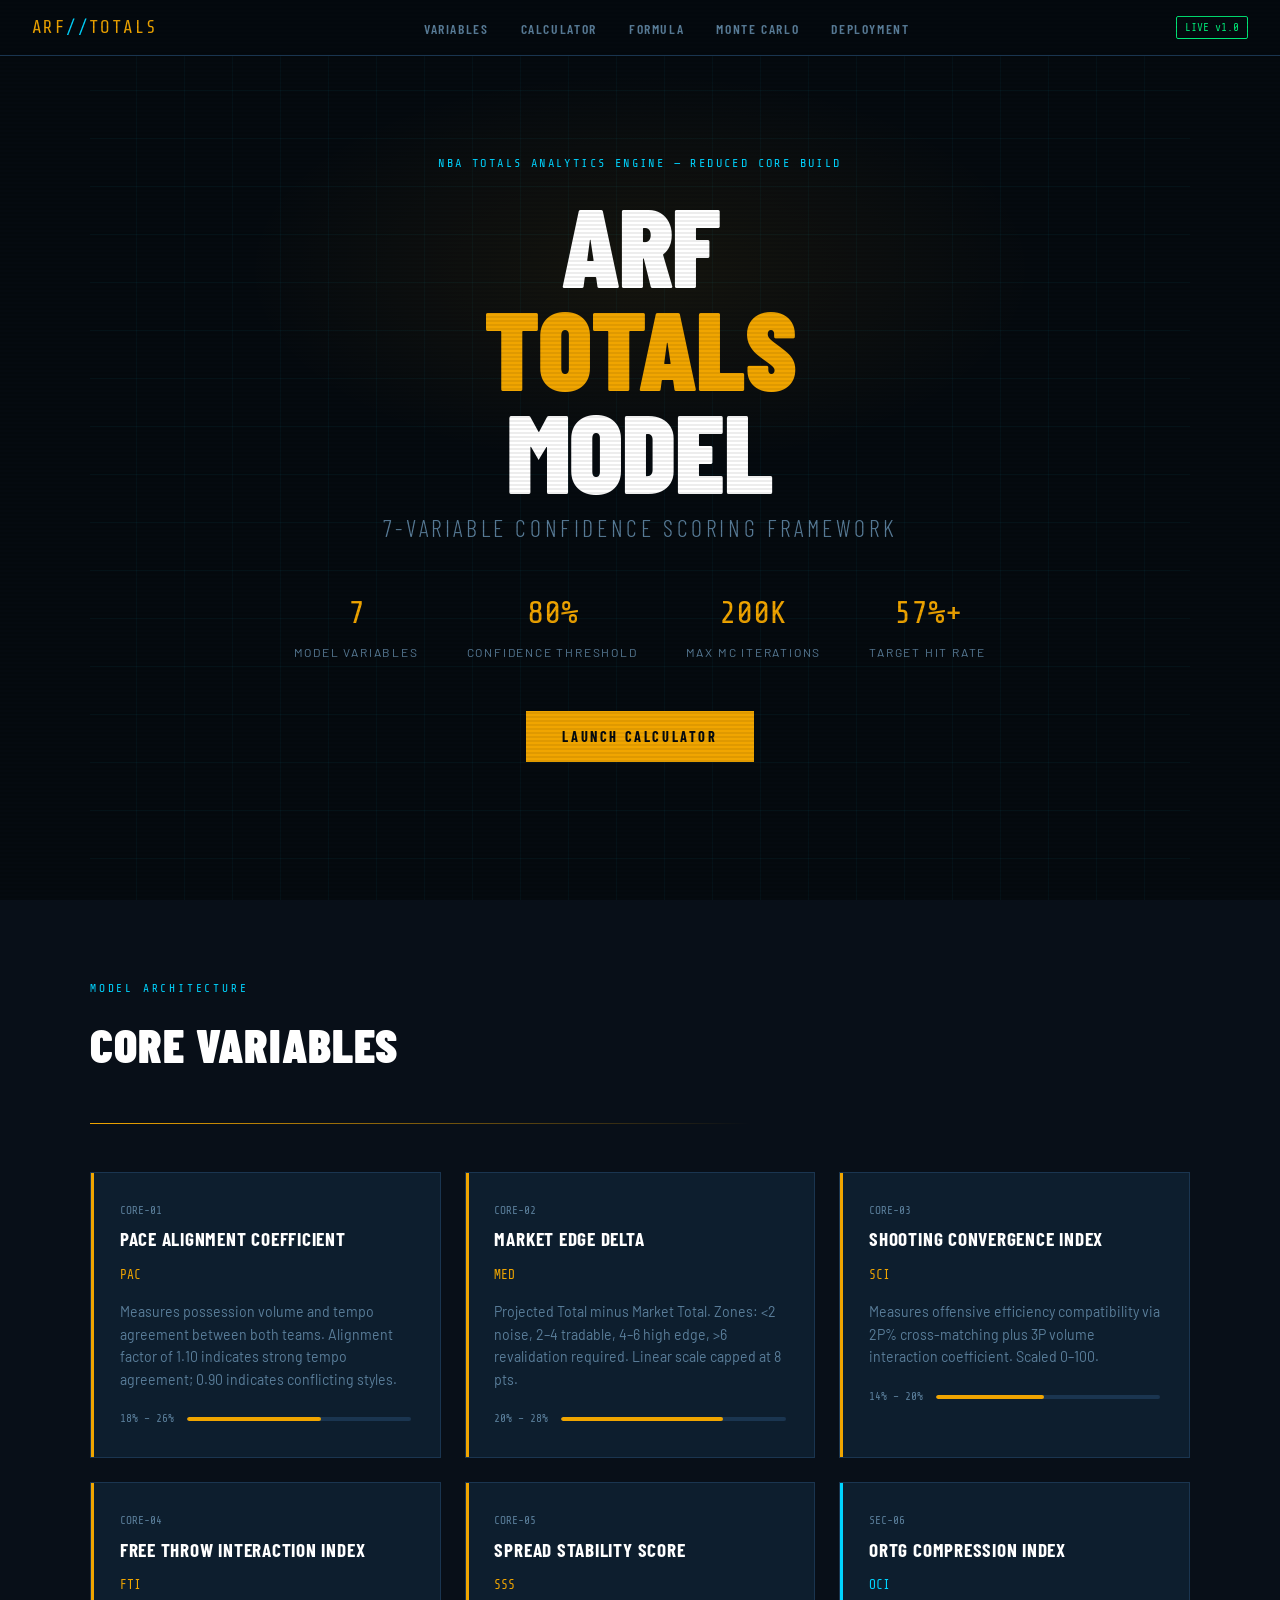
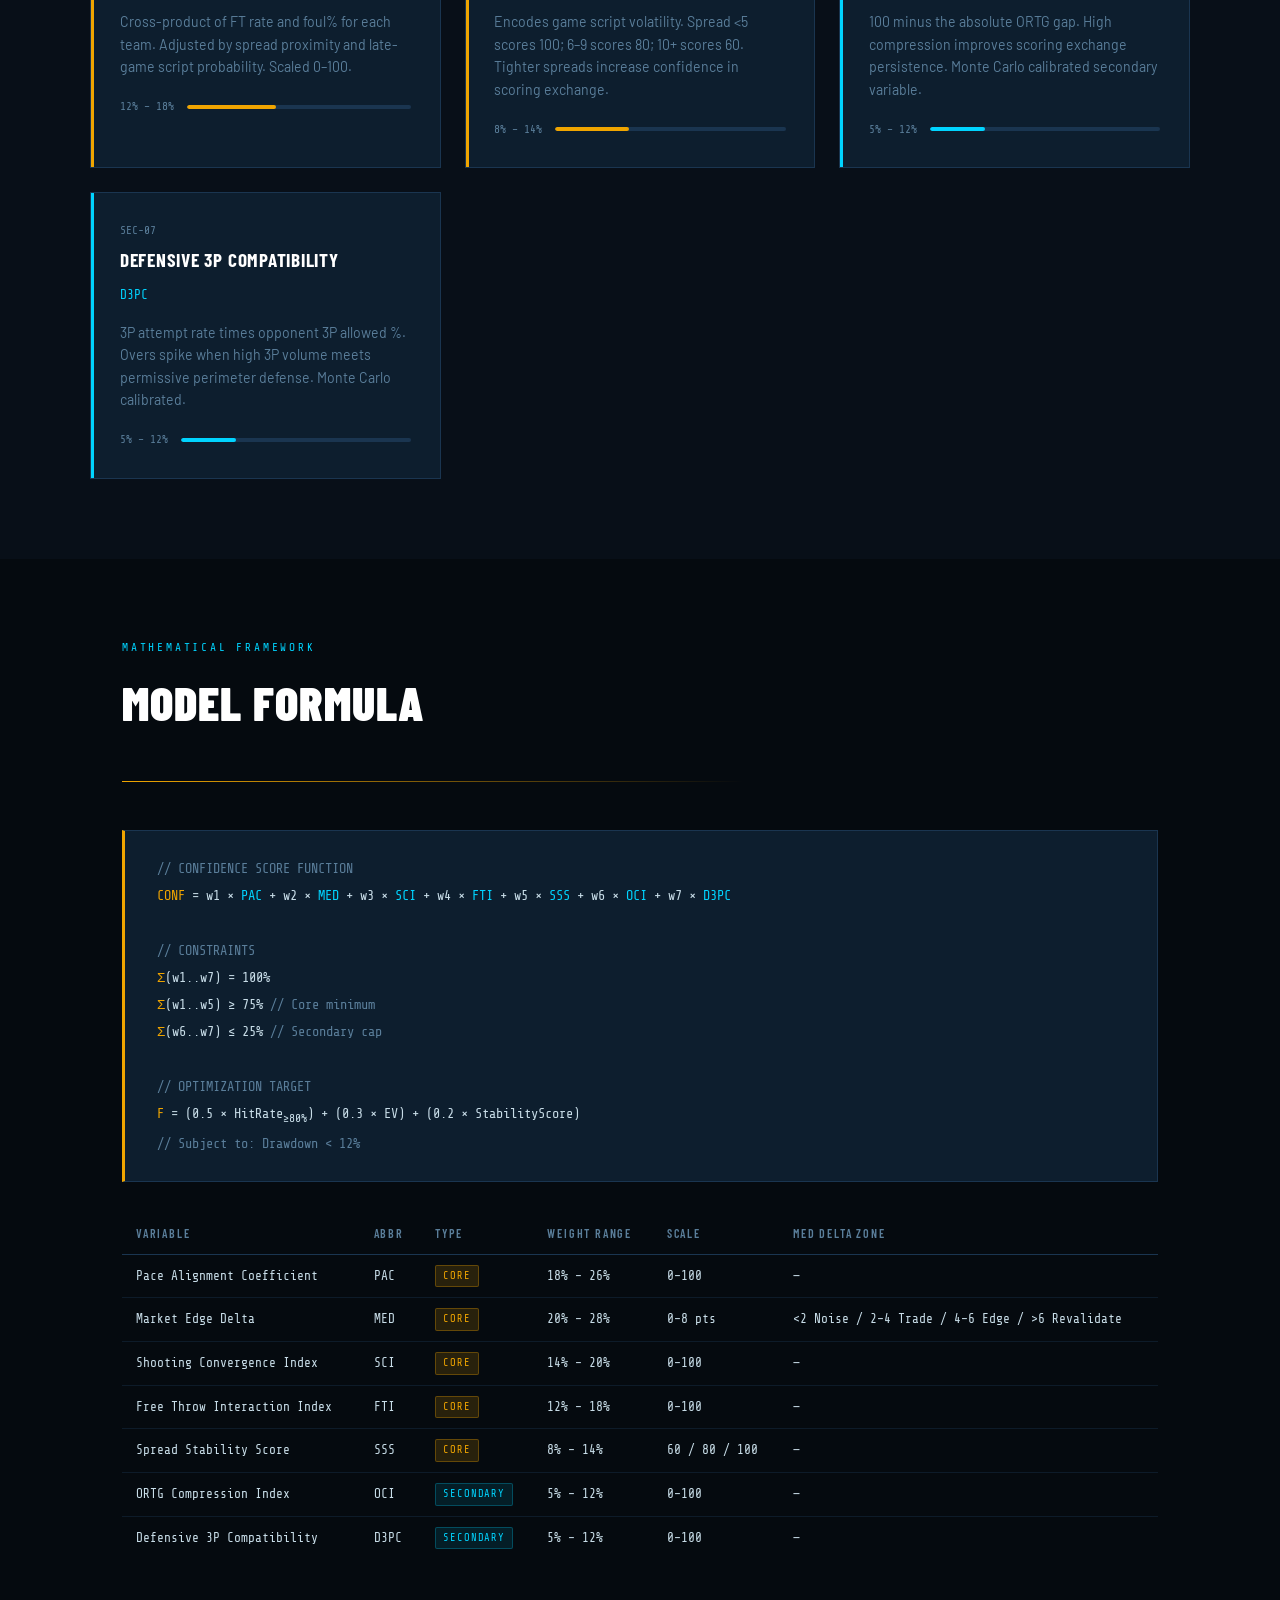
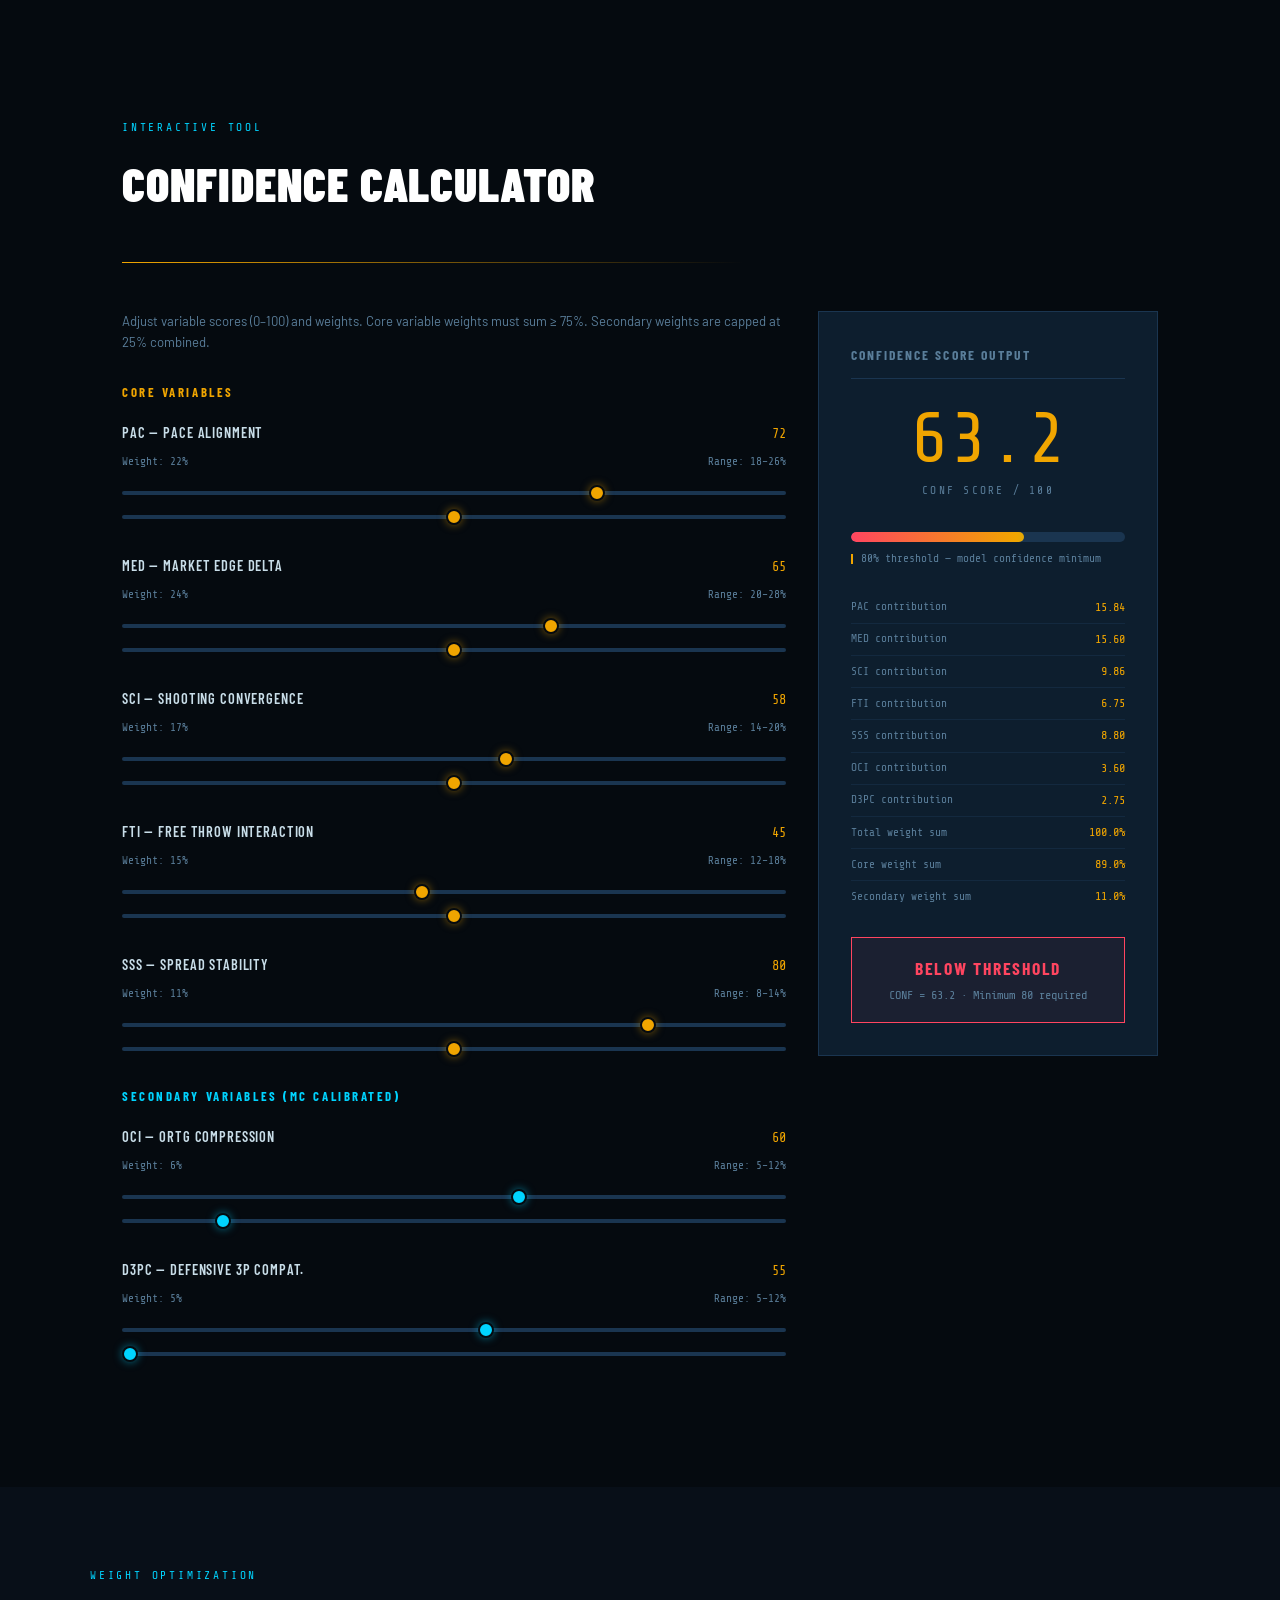
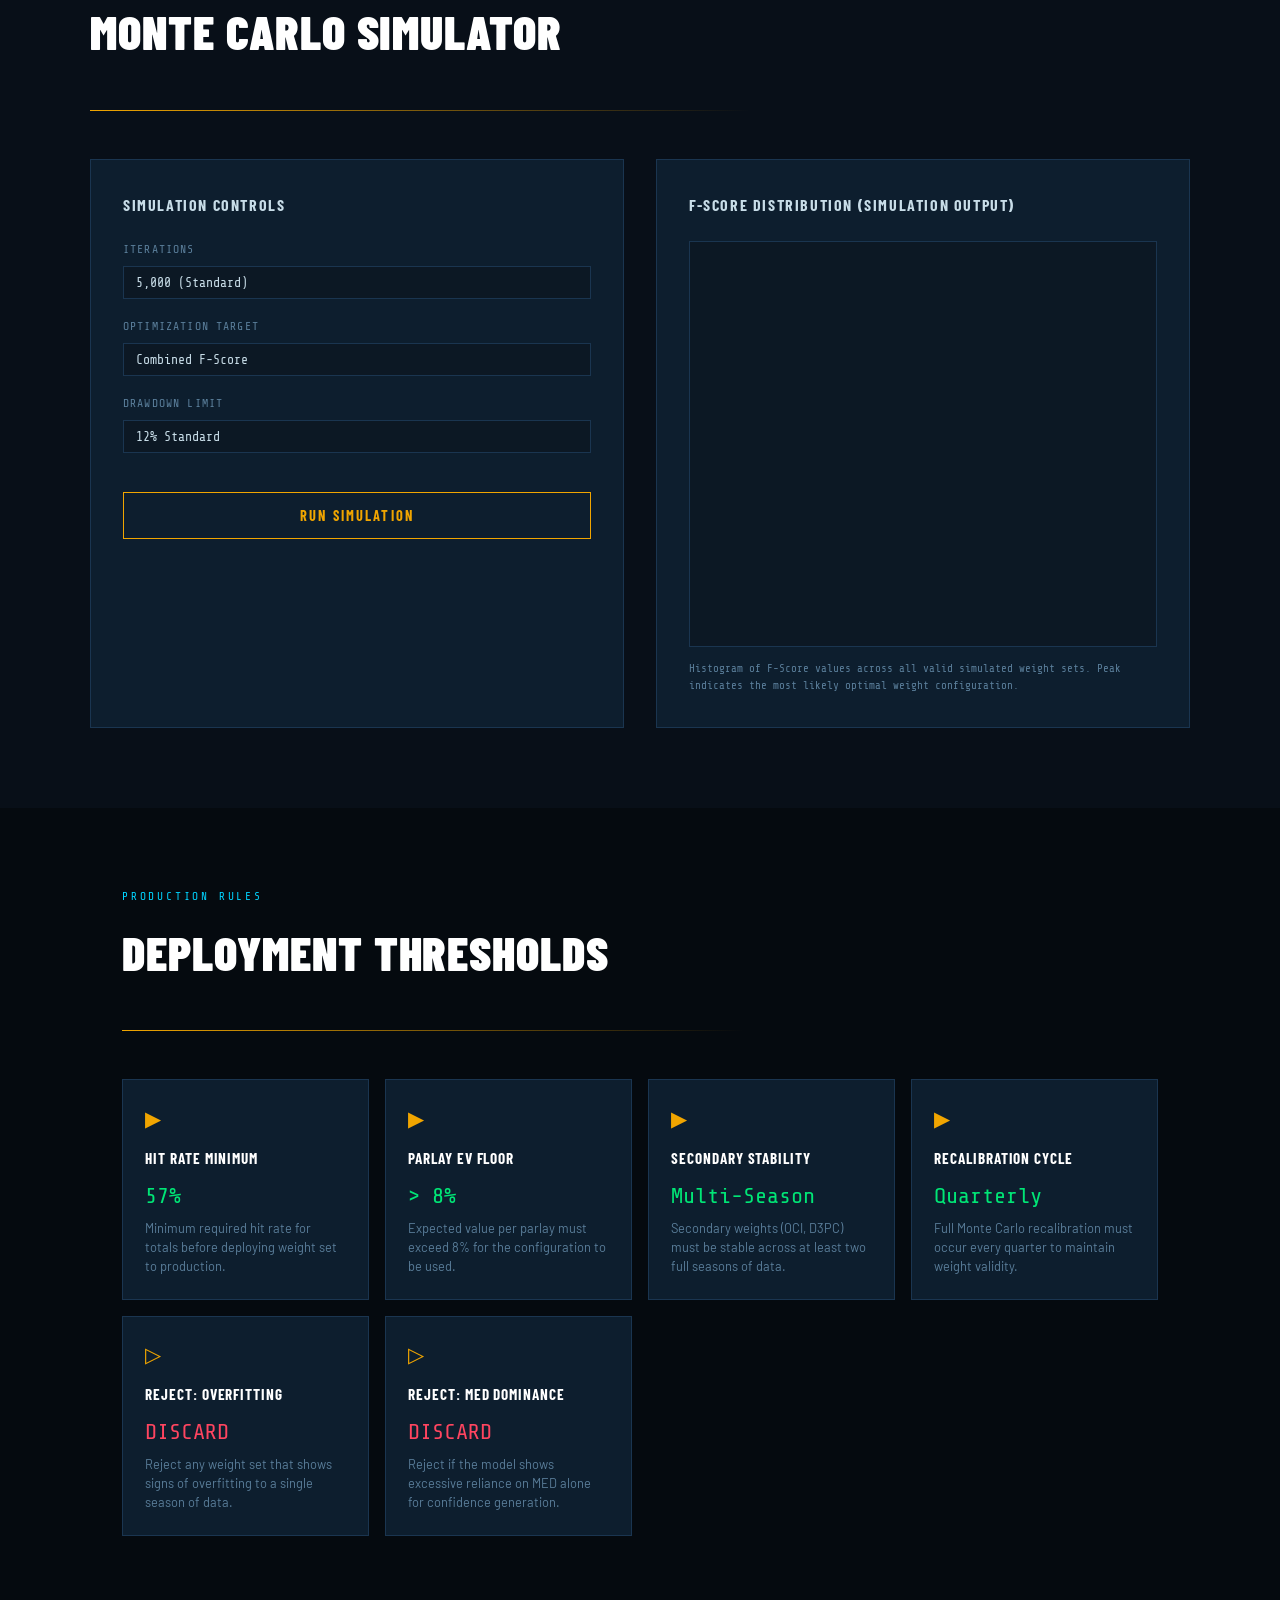
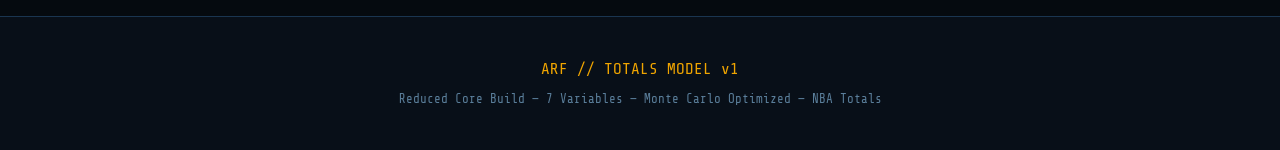
==== arf-totals-model.html @ 6b2820af "Add files via upload" ====
<!DOCTYPE html>
<html lang="en">
<head>
  <meta charset="UTF-8" />
  <meta name="viewport" content="width=device-width, initial-scale=1.0" />
  <title>ARF Totals Model — NBA Analytics Engine</title>
  <link href="https://fonts.googleapis.com/css2?family=Share+Tech+Mono&family=Barlow+Condensed:wght@300;400;600;700;900&family=Barlow:wght@300;400;500&display=swap" rel="stylesheet" />
  <style>
    /* ============================
       CSS VARIABLES & RESET
    ============================ */
    *, *::before, *::after { box-sizing: border-box; margin: 0; padding: 0; }

    :root {
      --bg:       #050a0f;
      --bg2:      #080f18;
      --bg3:      #0c1824;
      --panel:    #0d1e2e;
      --border:   #1a3550;
      --amber:    #f0a500;
      --amber2:   #ffc93c;
      --cyan:     #00d4ff;
      --green:    #00e676;
      --red:      #ff4560;
      --text:     #c8dde8;
      --text-dim: #5a7e9a;
      --mono:     'Share Tech Mono', monospace;
      --head:     'Barlow Condensed', sans-serif;
      --body:     'Barlow', sans-serif;
    }

    html { scroll-behavior: smooth; }

    body {
      background: var(--bg);
      color: var(--text);
      font-family: var(--body);
      font-size: 15px;
      line-height: 1.6;
      overflow-x: hidden;
    }

    /* ============================
       SCANLINE OVERLAY
    ============================ */
    body::before {
      content: '';
      position: fixed;
      inset: 0;
      background: repeating-linear-gradient(
        0deg,
        transparent,
        transparent 2px,
        rgba(0,0,0,0.07) 2px,
        rgba(0,0,0,0.07) 4px
      );
      pointer-events: none;
      z-index: 9999;
    }

    /* ============================
       NAVBAR
    ============================ */
    nav {
      position: fixed;
      top: 0;
      left: 0;
      right: 0;
      z-index: 1000;
      background: rgba(5,10,15,0.94);
      border-bottom: 1px solid var(--border);
      backdrop-filter: blur(10px);
      display: flex;
      align-items: center;
      justify-content: space-between;
      padding: 0 2rem;
      height: 56px;
    }

    .nav-logo {
      font-family: var(--mono);
      font-size: 1.1rem;
      color: var(--amber);
      letter-spacing: 0.08em;
    }

    .nav-logo span { color: var(--cyan); }

    .nav-links {
      display: flex;
      gap: 2rem;
      list-style: none;
    }

    .nav-links a {
      font-family: var(--head);
      font-weight: 600;
      font-size: 0.85rem;
      letter-spacing: 0.12em;
      text-transform: uppercase;
      color: var(--text-dim);
      text-decoration: none;
      transition: color 0.2s;
    }

    .nav-links a:hover { color: var(--amber); }

    .nav-badge {
      font-family: var(--mono);
      font-size: 0.7rem;
      color: var(--green);
      border: 1px solid var(--green);
      padding: 2px 8px;
      border-radius: 2px;
      animation: pulse-badge 2s ease-in-out infinite;
    }

    @keyframes pulse-badge {
      0%, 100% { opacity: 1; }
      50% { opacity: 0.5; }
    }

    /* ============================
       HERO
    ============================ */
    #hero {
      min-height: 100vh;
      display: flex;
      flex-direction: column;
      justify-content: center;
      padding: 80px 2rem 4rem;
      position: relative;
      overflow: hidden;
    }

    .hero-grid-bg {
      position: absolute;
      inset: 0;
      background-image:
        linear-gradient(rgba(0,212,255,0.04) 1px, transparent 1px),
        linear-gradient(90deg, rgba(0,212,255,0.04) 1px, transparent 1px);
      background-size: 48px 48px;
      background-position: center center;
    }

    .hero-glow {
      position: absolute;
      top: 30%;
      left: 50%;
      transform: translate(-50%,-50%);
      width: 800px;
      height: 400px;
      background: radial-gradient(ellipse, rgba(240,165,0,0.07) 0%, transparent 70%);
      pointer-events: none;
    }

    .hero-inner {
      position: relative;
      max-width: 900px;
      margin: 0 auto;
      text-align: center;
    }

    .hero-tag {
      font-family: var(--mono);
      font-size: 0.75rem;
      letter-spacing: 0.2em;
      color: var(--cyan);
      text-transform: uppercase;
      margin-bottom: 1.2rem;
    }

    .hero-title {
      font-family: var(--head);
      font-weight: 900;
      font-size: clamp(3.5rem, 10vw, 7rem);
      line-height: 0.92;
      letter-spacing: -0.01em;
      color: #fff;
      text-transform: uppercase;
      margin-bottom: 0.5rem;
    }

    .hero-title .accent { color: var(--amber); }

    .hero-subtitle {
      font-family: var(--head);
      font-weight: 300;
      font-size: clamp(1rem, 2.5vw, 1.5rem);
      letter-spacing: 0.15em;
      color: var(--text-dim);
      text-transform: uppercase;
      margin-bottom: 2.5rem;
    }

    .hero-stats {
      display: flex;
      justify-content: center;
      gap: 3rem;
      flex-wrap: wrap;
      margin-bottom: 3rem;
    }

    .stat-item { text-align: center; }

    .stat-value {
      font-family: var(--mono);
      font-size: 2rem;
      color: var(--amber);
      display: block;
    }

    .stat-label {
      font-size: 0.75rem;
      letter-spacing: 0.15em;
      text-transform: uppercase;
      color: var(--text-dim);
    }

    .hero-btn {
      display: inline-block;
      font-family: var(--head);
      font-weight: 700;
      font-size: 0.9rem;
      letter-spacing: 0.18em;
      text-transform: uppercase;
      text-decoration: none;
      color: var(--bg);
      background: var(--amber);
      padding: 14px 36px;
      border: none;
      cursor: pointer;
      transition: background 0.2s, transform 0.1s;
    }

    .hero-btn:hover { background: var(--amber2); transform: translateY(-2px); }

    /* ============================
       SECTIONS
    ============================ */
    section {
      padding: 80px 2rem;
      max-width: 1100px;
      margin: 0 auto;
    }

    .section-label {
      font-family: var(--mono);
      font-size: 0.7rem;
      letter-spacing: 0.25em;
      color: var(--cyan);
      text-transform: uppercase;
      margin-bottom: 0.5rem;
    }

    .section-title {
      font-family: var(--head);
      font-weight: 900;
      font-size: clamp(2rem, 4vw, 3rem);
      text-transform: uppercase;
      letter-spacing: 0.02em;
      color: #fff;
      margin-bottom: 2.5rem;
    }

    .divider {
      width: 100%;
      height: 1px;
      background: linear-gradient(90deg, var(--amber) 0%, transparent 60%);
      margin-bottom: 3rem;
    }

    /* ============================
       VARIABLE CARDS
    ============================ */
    #variables { background: var(--bg2); max-width: 100%; padding: 80px 2rem; }
    #variables .inner { max-width: 1100px; margin: 0 auto; }

    .var-grid {
      display: grid;
      grid-template-columns: repeat(auto-fit, minmax(300px, 1fr));
      gap: 1.5rem;
    }

    .var-card {
      background: var(--panel);
      border: 1px solid var(--border);
      padding: 1.8rem;
      position: relative;
      overflow: hidden;
      transition: border-color 0.3s, transform 0.2s;
    }

    .var-card::before {
      content: '';
      position: absolute;
      top: 0; left: 0;
      width: 3px; height: 100%;
      background: var(--amber);
      transition: width 0.3s;
    }

    .var-card:hover { border-color: var(--amber); transform: translateY(-3px); }
    .var-card:hover::before { width: 5px; }
    .var-card.secondary::before { background: var(--cyan); }
    .var-card.secondary:hover { border-color: var(--cyan); }

    .var-id {
      font-family: var(--mono);
      font-size: 0.7rem;
      color: var(--text-dim);
      margin-bottom: 0.3rem;
    }

    .var-name {
      font-family: var(--head);
      font-weight: 700;
      font-size: 1.2rem;
      letter-spacing: 0.04em;
      text-transform: uppercase;
      color: #fff;
      margin-bottom: 0.6rem;
    }

    .var-abbr {
      font-family: var(--mono);
      font-size: 0.8rem;
      color: var(--amber);
      margin-bottom: 1rem;
    }

    .var-card.secondary .var-abbr { color: var(--cyan); }

    .var-desc {
      font-size: 0.88rem;
      color: var(--text-dim);
      line-height: 1.6;
      margin-bottom: 1.2rem;
    }

    .weight-range {
      display: flex;
      align-items: center;
      gap: 0.8rem;
    }

    .weight-label {
      font-family: var(--mono);
      font-size: 0.7rem;
      color: var(--text-dim);
      white-space: nowrap;
    }

    .weight-bar-bg {
      flex: 1;
      height: 4px;
      background: var(--border);
      border-radius: 2px;
      overflow: hidden;
    }

    .weight-bar-fill {
      height: 100%;
      background: var(--amber);
      border-radius: 2px;
    }

    .var-card.secondary .weight-bar-fill { background: var(--cyan); }

    /* ============================
       CONFIDENCE CALCULATOR
    ============================ */
    #calculator { background: var(--bg); }

    .calc-layout {
      display: grid;
      grid-template-columns: 1fr 340px;
      gap: 2rem;
    }

    @media (max-width: 800px) {
      .calc-layout { grid-template-columns: 1fr; }
      nav .nav-links { display: none; }
    }

    .slider-group { margin-bottom: 1.8rem; }

    .slider-header {
      display: flex;
      justify-content: space-between;
      align-items: baseline;
      margin-bottom: 0.5rem;
    }

    .slider-name {
      font-family: var(--head);
      font-weight: 600;
      font-size: 0.9rem;
      letter-spacing: 0.06em;
      text-transform: uppercase;
      color: var(--text);
    }

    .slider-val {
      font-family: var(--mono);
      font-size: 0.85rem;
      color: var(--amber);
    }

    .slider-sub {
      display: flex;
      justify-content: space-between;
      margin-bottom: 0.4rem;
    }

    .slider-weight {
      font-family: var(--mono);
      font-size: 0.7rem;
      color: var(--text-dim);
    }

    input[type="range"] {
      -webkit-appearance: none;
      appearance: none;
      width: 100%;
      height: 4px;
      background: var(--border);
      outline: none;
      border-radius: 2px;
      cursor: pointer;
    }

    input[type="range"]::-webkit-slider-thumb {
      -webkit-appearance: none;
      appearance: none;
      width: 16px;
      height: 16px;
      border-radius: 50%;
      background: var(--amber);
      cursor: pointer;
      border: 2px solid var(--bg);
      box-shadow: 0 0 8px rgba(240,165,0,0.5);
    }

    input[type="range"].secondary-slider::-webkit-slider-thumb {
      background: var(--cyan);
      box-shadow: 0 0 8px rgba(0,212,255,0.5);
    }

    /* Output panel */
    .output-panel {
      background: var(--panel);
      border: 1px solid var(--border);
      padding: 2rem;
      position: sticky;
      top: 70px;
      height: fit-content;
    }

    .output-title {
      font-family: var(--head);
      font-weight: 700;
      font-size: 0.85rem;
      letter-spacing: 0.15em;
      text-transform: uppercase;
      color: var(--text-dim);
      margin-bottom: 1.5rem;
      border-bottom: 1px solid var(--border);
      padding-bottom: 0.8rem;
    }

    .conf-score-display {
      text-align: center;
      margin-bottom: 2rem;
    }

    .conf-big {
      font-family: var(--mono);
      font-size: 4.5rem;
      line-height: 1;
      color: var(--amber);
      transition: color 0.3s;
    }

    .conf-big.high { color: var(--green); }
    .conf-big.low  { color: var(--red); }

    .conf-label {
      font-family: var(--mono);
      font-size: 0.7rem;
      letter-spacing: 0.2em;
      color: var(--text-dim);
      margin-top: 0.4rem;
    }

    .gauge {
      width: 100%;
      height: 10px;
      background: var(--border);
      border-radius: 5px;
      overflow: hidden;
      margin-bottom: 0.5rem;
    }

    .gauge-fill {
      height: 100%;
      border-radius: 5px;
      background: linear-gradient(90deg, var(--red), var(--amber) 55%, var(--green));
      background-size: 300px 100%;
      background-repeat: no-repeat;
      transition: width 0.4s ease;
    }

    .threshold-line {
      display: flex;
      align-items: center;
      gap: 0.5rem;
      font-family: var(--mono);
      font-size: 0.7rem;
      color: var(--text-dim);
      margin-bottom: 1.5rem;
    }

    .thresh-mark {
      width: 2px;
      height: 10px;
      background: var(--amber);
    }

    .breakdown-list {
      list-style: none;
    }

    .breakdown-list li {
      display: flex;
      justify-content: space-between;
      align-items: center;
      padding: 6px 0;
      border-bottom: 1px solid rgba(26,53,80,0.5);
      font-size: 0.82rem;
    }

    .breakdown-list li:last-child { border-bottom: none; }
    .bl-name { color: var(--text-dim); font-family: var(--mono); font-size: 0.7rem; }
    .bl-val  { color: var(--amber); font-family: var(--mono); font-size: 0.75rem; }

    .verdict-box {
      margin-top: 1.5rem;
      padding: 1rem;
      border: 1px solid var(--border);
      text-align: center;
      transition: border-color 0.3s, background 0.3s;
    }

    .verdict-box.pass { border-color: var(--green); background: rgba(0,230,118,0.06); }
    .verdict-box.fail { border-color: var(--red);   background: rgba(255,69,96,0.06); }

    .verdict-text {
      font-family: var(--head);
      font-weight: 700;
      font-size: 1.1rem;
      letter-spacing: 0.1em;
      text-transform: uppercase;
    }

    .verdict-box.pass .verdict-text { color: var(--green); }
    .verdict-box.fail .verdict-text { color: var(--red); }

    .verdict-sub {
      font-size: 0.75rem;
      color: var(--text-dim);
      margin-top: 0.3rem;
      font-family: var(--mono);
    }

    /* weight sum warning */
    .weight-warning {
      font-family: var(--mono);
      font-size: 0.72rem;
      color: var(--red);
      margin-top: 0.5rem;
      min-height: 1rem;
    }

    /* ============================
       MONTE CARLO SECTION
    ============================ */
    #montecarlo { background: var(--bg2); max-width: 100%; padding: 80px 2rem; }
    #montecarlo .inner { max-width: 1100px; margin: 0 auto; }

    .mc-layout {
      display: grid;
      grid-template-columns: 1fr 1fr;
      gap: 2rem;
    }

    @media (max-width: 800px) { .mc-layout { grid-template-columns: 1fr; } }

    .mc-panel {
      background: var(--panel);
      border: 1px solid var(--border);
      padding: 2rem;
    }

    .mc-title {
      font-family: var(--head);
      font-weight: 700;
      font-size: 1rem;
      letter-spacing: 0.1em;
      text-transform: uppercase;
      color: var(--text);
      margin-bottom: 1.5rem;
    }

    .mc-control {
      margin-bottom: 1.2rem;
    }

    .mc-label {
      font-family: var(--mono);
      font-size: 0.72rem;
      color: var(--text-dim);
      margin-bottom: 0.4rem;
      letter-spacing: 0.1em;
    }

    .mc-select {
      width: 100%;
      background: var(--bg3);
      border: 1px solid var(--border);
      color: var(--text);
      font-family: var(--mono);
      font-size: 0.82rem;
      padding: 8px 12px;
      appearance: none;
      cursor: pointer;
    }

    .mc-select:focus { outline: 1px solid var(--amber); }

    .mc-run-btn {
      width: 100%;
      background: transparent;
      border: 1px solid var(--amber);
      color: var(--amber);
      font-family: var(--head);
      font-weight: 700;
      font-size: 0.9rem;
      letter-spacing: 0.15em;
      text-transform: uppercase;
      padding: 14px;
      cursor: pointer;
      transition: background 0.2s, color 0.2s;
      margin-top: 1.2rem;
    }

    .mc-run-btn:hover { background: var(--amber); color: var(--bg); }
    .mc-run-btn:disabled { opacity: 0.4; cursor: default; }

    .mc-progress-wrap {
      margin-top: 1rem;
    }

    .mc-progress-bar-bg {
      height: 4px;
      background: var(--border);
      border-radius: 2px;
      overflow: hidden;
      margin-bottom: 0.4rem;
    }

    .mc-progress-bar-fill {
      height: 100%;
      background: var(--cyan);
      border-radius: 2px;
      width: 0%;
      transition: width 0.1s linear;
    }

    .mc-progress-label {
      font-family: var(--mono);
      font-size: 0.7rem;
      color: var(--text-dim);
    }

    .mc-results { margin-top: 1.5rem; }

    .mc-result-row {
      display: flex;
      justify-content: space-between;
      padding: 6px 0;
      border-bottom: 1px solid rgba(26,53,80,0.5);
      font-size: 0.82rem;
    }

    .mc-result-row:last-child { border-bottom: none; }
    .mc-rkey { font-family: var(--mono); font-size: 0.7rem; color: var(--text-dim); }
    .mc-rval { font-family: var(--mono); font-size: 0.75rem; color: var(--cyan); }

    /* Canvas chart */
    #mcCanvas {
      width: 100%;
      background: var(--bg3);
      border: 1px solid var(--border);
      display: block;
    }

    /* ============================
       FORMULA TABLE
    ============================ */
    .formula-block {
      background: var(--panel);
      border: 1px solid var(--border);
      border-left: 3px solid var(--amber);
      padding: 1.5rem 2rem;
      font-family: var(--mono);
      font-size: 0.85rem;
      line-height: 2;
      color: var(--text);
      overflow-x: auto;
      margin-bottom: 2rem;
    }

    .formula-block span.kw { color: var(--amber); }
    .formula-block span.fn { color: var(--cyan); }
    .formula-block span.cm { color: var(--text-dim); }

    table.data-table {
      width: 100%;
      border-collapse: collapse;
      font-size: 0.85rem;
    }

    table.data-table th {
      font-family: var(--head);
      font-weight: 600;
      font-size: 0.75rem;
      letter-spacing: 0.15em;
      text-transform: uppercase;
      color: var(--text-dim);
      padding: 10px 14px;
      border-bottom: 1px solid var(--border);
      text-align: left;
    }

    table.data-table td {
      padding: 10px 14px;
      border-bottom: 1px solid rgba(26,53,80,0.4);
      color: var(--text);
      font-family: var(--mono);
      font-size: 0.8rem;
    }

    table.data-table tr:last-child td { border-bottom: none; }
    table.data-table tr:hover td { background: rgba(240,165,0,0.04); }

    .badge {
      display: inline-block;
      font-family: var(--mono);
      font-size: 0.65rem;
      padding: 2px 7px;
      border-radius: 2px;
      letter-spacing: 0.08em;
    }

    .badge-core { background: rgba(240,165,0,0.15); color: var(--amber); border: 1px solid rgba(240,165,0,0.3); }
    .badge-sec  { background: rgba(0,212,255,0.1);  color: var(--cyan);  border: 1px solid rgba(0,212,255,0.25); }

    /* ============================
       DEPLOYMENT RULES
    ============================ */
    .rules-grid {
      display: grid;
      grid-template-columns: repeat(auto-fit, minmax(220px, 1fr));
      gap: 1rem;
    }

    .rule-card {
      background: var(--panel);
      border: 1px solid var(--border);
      padding: 1.4rem;
      position: relative;
    }

    .rule-icon {
      font-family: var(--mono);
      font-size: 1.3rem;
      color: var(--amber);
      margin-bottom: 0.6rem;
    }

    .rule-title {
      font-family: var(--head);
      font-weight: 700;
      font-size: 0.95rem;
      letter-spacing: 0.06em;
      text-transform: uppercase;
      color: #fff;
      margin-bottom: 0.5rem;
    }

    .rule-val {
      font-family: var(--mono);
      font-size: 1.4rem;
      color: var(--green);
      margin-bottom: 0.3rem;
    }

    .rule-desc {
      font-size: 0.8rem;
      color: var(--text-dim);
      line-height: 1.5;
    }

    /* ============================
       FOOTER
    ============================ */
    footer {
      background: var(--bg2);
      border-top: 1px solid var(--border);
      padding: 2.5rem 2rem;
      text-align: center;
    }

    .footer-logo {
      font-family: var(--mono);
      font-size: 1rem;
      color: var(--amber);
      margin-bottom: 0.5rem;
    }

    .footer-copy {
      font-size: 0.78rem;
      color: var(--text-dim);
      font-family: var(--mono);
    }

    /* ============================
       ANIMATIONS
    ============================ */
    @keyframes fade-up {
      from { opacity: 0; transform: translateY(20px); }
      to   { opacity: 1; transform: translateY(0); }
    }

    .fade-up { animation: fade-up 0.7s ease both; }
    .fade-up-2 { animation: fade-up 0.7s ease 0.15s both; }
    .fade-up-3 { animation: fade-up 0.7s ease 0.3s both; }
    .fade-up-4 { animation: fade-up 0.7s ease 0.45s both; }
  </style>
</head>
<body>

<!-- NAVBAR -->
<nav>
  <div class="nav-logo">ARF<span>//</span>TOTALS</div>
  <ul class="nav-links">
    <li><a href="#variables">Variables</a></li>
    <li><a href="#calculator">Calculator</a></li>
    <li><a href="#formula">Formula</a></li>
    <li><a href="#montecarlo">Monte Carlo</a></li>
    <li><a href="#deploy">Deployment</a></li>
  </ul>
  <div class="nav-badge">LIVE v1.0</div>
</nav>

<!-- HERO -->
<section id="hero">
  <div class="hero-grid-bg"></div>
  <div class="hero-glow"></div>
  <div class="hero-inner">
    <p class="hero-tag fade-up">NBA Totals Analytics Engine — Reduced Core Build</p>
    <h1 class="hero-title fade-up-2">ARF<br /><span class="accent">Totals</span><br />Model</h1>
    <p class="hero-subtitle fade-up-3">7-Variable Confidence Scoring Framework</p>
    <div class="hero-stats fade-up-4">
      <div class="stat-item">
        <span class="stat-value">7</span>
        <span class="stat-label">Model Variables</span>
      </div>
      <div class="stat-item">
        <span class="stat-value">80%</span>
        <span class="stat-label">Confidence Threshold</span>
      </div>
      <div class="stat-item">
        <span class="stat-value">200K</span>
        <span class="stat-label">Max MC Iterations</span>
      </div>
      <div class="stat-item">
        <span class="stat-value">57%+</span>
        <span class="stat-label">Target Hit Rate</span>
      </div>
    </div>
    <a href="#calculator" class="hero-btn fade-up-4">Launch Calculator</a>
  </div>
</section>

<!-- VARIABLES -->
<div id="variables">
  <div class="inner">
    <p class="section-label">Model Architecture</p>
    <h2 class="section-title">Core Variables</h2>
    <div class="divider"></div>
    <div class="var-grid">

      <div class="var-card">
        <div class="var-id">CORE-01</div>
        <div class="var-name">Pace Alignment Coefficient</div>
        <div class="var-abbr">PAC</div>
        <div class="var-desc">Measures possession volume and tempo agreement between both teams. Alignment factor of 1.10 indicates strong tempo agreement; 0.90 indicates conflicting styles.</div>
        <div class="weight-range">
          <span class="weight-label">18% – 26%</span>
          <div class="weight-bar-bg"><div class="weight-bar-fill" style="width:60%;"></div></div>
        </div>
      </div>

      <div class="var-card">
        <div class="var-id">CORE-02</div>
        <div class="var-name">Market Edge Delta</div>
        <div class="var-abbr">MED</div>
        <div class="var-desc">Projected Total minus Market Total. Zones: &lt;2 noise, 2–4 tradable, 4–6 high edge, &gt;6 revalidation required. Linear scale capped at 8 pts.</div>
        <div class="weight-range">
          <span class="weight-label">20% – 28%</span>
          <div class="weight-bar-bg"><div class="weight-bar-fill" style="width:72%;"></div></div>
        </div>
      </div>

      <div class="var-card">
        <div class="var-id">CORE-03</div>
        <div class="var-name">Shooting Convergence Index</div>
        <div class="var-abbr">SCI</div>
        <div class="var-desc">Measures offensive efficiency compatibility via 2P% cross-matching plus 3P volume interaction coefficient. Scaled 0–100.</div>
        <div class="weight-range">
          <span class="weight-label">14% – 20%</span>
          <div class="weight-bar-bg"><div class="weight-bar-fill" style="width:48%;"></div></div>
        </div>
      </div>

      <div class="var-card">
        <div class="var-id">CORE-04</div>
        <div class="var-name">Free Throw Interaction Index</div>
        <div class="var-abbr">FTI</div>
        <div class="var-desc">Cross-product of FT rate and foul% for each team. Adjusted by spread proximity and late-game script probability. Scaled 0–100.</div>
        <div class="weight-range">
          <span class="weight-label">12% – 18%</span>
          <div class="weight-bar-bg"><div class="weight-bar-fill" style="width:40%;"></div></div>
        </div>
      </div>

      <div class="var-card">
        <div class="var-id">CORE-05</div>
        <div class="var-name">Spread Stability Score</div>
        <div class="var-abbr">SSS</div>
        <div class="var-desc">Encodes game script volatility. Spread &lt;5 scores 100; 6–9 scores 80; 10+ scores 60. Tighter spreads increase confidence in scoring exchange.</div>
        <div class="weight-range">
          <span class="weight-label">8% – 14%</span>
          <div class="weight-bar-bg"><div class="weight-bar-fill" style="width:32%;"></div></div>
        </div>
      </div>

      <div class="var-card secondary">
        <div class="var-id">SEC-06</div>
        <div class="var-name">ORTG Compression Index</div>
        <div class="var-abbr">OCI</div>
        <div class="var-desc">100 minus the absolute ORTG gap. High compression improves scoring exchange persistence. Monte Carlo calibrated secondary variable.</div>
        <div class="weight-range">
          <span class="weight-label">5% – 12%</span>
          <div class="weight-bar-bg"><div class="weight-bar-fill" style="width:24%;"></div></div>
        </div>
      </div>

      <div class="var-card secondary">
        <div class="var-id">SEC-07</div>
        <div class="var-name">Defensive 3P Compatibility</div>
        <div class="var-abbr">D3PC</div>
        <div class="var-desc">3P attempt rate times opponent 3P allowed %. Overs spike when high 3P volume meets permissive perimeter defense. Monte Carlo calibrated.</div>
        <div class="weight-range">
          <span class="weight-label">5% – 12%</span>
          <div class="weight-bar-bg"><div class="weight-bar-fill" style="width:24%;"></div></div>
        </div>
      </div>

    </div>
  </div>
</div>

<!-- FORMULA REFERENCE -->
<section id="formula">
  <p class="section-label">Mathematical Framework</p>
  <h2 class="section-title">Model Formula</h2>
  <div class="divider"></div>

  <div class="formula-block">
    <span class="cm">// CONFIDENCE SCORE FUNCTION</span><br/>
    <span class="kw">CONF</span> = w1 × <span class="fn">PAC</span>
           + w2 × <span class="fn">MED</span>
           + w3 × <span class="fn">SCI</span>
           + w4 × <span class="fn">FTI</span>
           + w5 × <span class="fn">SSS</span>
           + w6 × <span class="fn">OCI</span>
           + w7 × <span class="fn">D3PC</span><br/><br/>
    <span class="cm">// CONSTRAINTS</span><br/>
    <span class="kw">Σ</span>(w1..w7) = 100%<br/>
    <span class="kw">Σ</span>(w1..w5) ≥ 75%   <span class="cm">// Core minimum</span><br/>
    <span class="kw">Σ</span>(w6..w7) ≤ 25%   <span class="cm">// Secondary cap</span><br/><br/>
    <span class="cm">// OPTIMIZATION TARGET</span><br/>
    <span class="kw">F</span> = (0.5 × HitRate<sub>≥80%</sub>) + (0.3 × EV) + (0.2 × StabilityScore)<br/>
    <span class="cm">// Subject to: Drawdown &lt; 12%</span>
  </div>

  <table class="data-table">
    <thead>
      <tr>
        <th>Variable</th>
        <th>Abbr</th>
        <th>Type</th>
        <th>Weight Range</th>
        <th>Scale</th>
        <th>MED Delta Zone</th>
      </tr>
    </thead>
    <tbody>
      <tr>
        <td>Pace Alignment Coefficient</td>
        <td>PAC</td>
        <td><span class="badge badge-core">CORE</span></td>
        <td>18% – 26%</td>
        <td>0–100</td>
        <td>—</td>
      </tr>
      <tr>
        <td>Market Edge Delta</td>
        <td>MED</td>
        <td><span class="badge badge-core">CORE</span></td>
        <td>20% – 28%</td>
        <td>0–8 pts</td>
        <td>&lt;2 Noise / 2–4 Trade / 4–6 Edge / &gt;6 Revalidate</td>
      </tr>
      <tr>
        <td>Shooting Convergence Index</td>
        <td>SCI</td>
        <td><span class="badge badge-core">CORE</span></td>
        <td>14% – 20%</td>
        <td>0–100</td>
        <td>—</td>
      </tr>
      <tr>
        <td>Free Throw Interaction Index</td>
        <td>FTI</td>
        <td><span class="badge badge-core">CORE</span></td>
        <td>12% – 18%</td>
        <td>0–100</td>
        <td>—</td>
      </tr>
      <tr>
        <td>Spread Stability Score</td>
        <td>SSS</td>
        <td><span class="badge badge-core">CORE</span></td>
        <td>8% – 14%</td>
        <td>60 / 80 / 100</td>
        <td>—</td>
      </tr>
      <tr>
        <td>ORTG Compression Index</td>
        <td>OCI</td>
        <td><span class="badge badge-sec">SECONDARY</span></td>
        <td>5% – 12%</td>
        <td>0–100</td>
        <td>—</td>
      </tr>
      <tr>
        <td>Defensive 3P Compatibility</td>
        <td>D3PC</td>
        <td><span class="badge badge-sec">SECONDARY</span></td>
        <td>5% – 12%</td>
        <td>0–100</td>
        <td>—</td>
      </tr>
    </tbody>
  </table>
</section>

<!-- CONFIDENCE CALCULATOR -->
<section id="calculator">
  <p class="section-label">Interactive Tool</p>
  <h2 class="section-title">Confidence Calculator</h2>
  <div class="divider"></div>

  <div class="calc-layout">
    <!-- Sliders -->
    <div>
      <p style="font-size:0.82rem;color:var(--text-dim);margin-bottom:1.8rem;">
        Adjust variable scores (0–100) and weights. Core variable weights must sum ≥ 75%.
        Secondary weights are capped at 25% combined.
      </p>

      <h3 style="font-family:var(--head);font-size:0.8rem;letter-spacing:0.2em;text-transform:uppercase;color:var(--amber);margin-bottom:1.2rem;">Core Variables</h3>

      <!-- PAC -->
      <div class="slider-group">
        <div class="slider-header">
          <span class="slider-name">PAC — Pace Alignment</span>
          <span class="slider-val" id="pac-val">72</span>
        </div>
        <div class="slider-sub">
          <span class="slider-weight">Weight: <span id="pac-w-disp">22</span>%</span>
          <span style="font-family:var(--mono);font-size:0.7rem;color:var(--text-dim);">Range: 18–26%</span>
        </div>
        <input type="range" id="pac-score" min="0" max="100" value="72" />
        <input type="range" id="pac-w" min="18" max="26" value="22" />
      </div>

      <!-- MED -->
      <div class="slider-group">
        <div class="slider-header">
          <span class="slider-name">MED — Market Edge Delta</span>
          <span class="slider-val" id="med-val">65</span>
        </div>
        <div class="slider-sub">
          <span class="slider-weight">Weight: <span id="med-w-disp">24</span>%</span>
          <span style="font-family:var(--mono);font-size:0.7rem;color:var(--text-dim);">Range: 20–28%</span>
        </div>
        <input type="range" id="med-score" min="0" max="100" value="65" />
        <input type="range" id="med-w" min="20" max="28" value="24" />
      </div>

      <!-- SCI -->
      <div class="slider-group">
        <div class="slider-header">
          <span class="slider-name">SCI — Shooting Convergence</span>
          <span class="slider-val" id="sci-val">58</span>
        </div>
        <div class="slider-sub">
          <span class="slider-weight">Weight: <span id="sci-w-disp">17</span>%</span>
          <span style="font-family:var(--mono);font-size:0.7rem;color:var(--text-dim);">Range: 14–20%</span>
        </div>
        <input type="range" id="sci-score" min="0" max="100" value="58" />
        <input type="range" id="sci-w" min="14" max="20" value="17" />
      </div>

      <!-- FTI -->
      <div class="slider-group">
        <div class="slider-header">
          <span class="slider-name">FTI — Free Throw Interaction</span>
          <span class="slider-val" id="fti-val">45</span>
        </div>
        <div class="slider-sub">
          <span class="slider-weight">Weight: <span id="fti-w-disp">15</span>%</span>
          <span style="font-family:var(--mono);font-size:0.7rem;color:var(--text-dim);">Range: 12–18%</span>
        </div>
        <input type="range" id="fti-score" min="0" max="100" value="45" />
        <input type="range" id="fti-w" min="12" max="18" value="15" />
      </div>

      <!-- SSS -->
      <div class="slider-group">
        <div class="slider-header">
          <span class="slider-name">SSS — Spread Stability</span>
          <span class="slider-val" id="sss-val">80</span>
        </div>
        <div class="slider-sub">
          <span class="slider-weight">Weight: <span id="sss-w-disp">11</span>%</span>
          <span style="font-family:var(--mono);font-size:0.7rem;color:var(--text-dim);">Range: 8–14%</span>
        </div>
        <input type="range" id="sss-score" min="0" max="100" value="80" />
        <input type="range" id="sss-w" min="8" max="14" value="11" />
      </div>

      <h3 style="font-family:var(--head);font-size:0.8rem;letter-spacing:0.2em;text-transform:uppercase;color:var(--cyan);margin-bottom:1.2rem;margin-top:1.5rem;">Secondary Variables (MC Calibrated)</h3>

      <!-- OCI -->
      <div class="slider-group">
        <div class="slider-header">
          <span class="slider-name">OCI — ORTG Compression</span>
          <span class="slider-val" id="oci-val">60</span>
        </div>
        <div class="slider-sub">
          <span class="slider-weight">Weight: <span id="oci-w-disp">6</span>%</span>
          <span style="font-family:var(--mono);font-size:0.7rem;color:var(--text-dim);">Range: 5–12%</span>
        </div>
        <input type="range" id="oci-score" min="0" max="100" value="60" class="secondary-slider" />
        <input type="range" id="oci-w" min="5" max="12" value="6" class="secondary-slider" />
      </div>

      <!-- D3PC -->
      <div class="slider-group">
        <div class="slider-header">
          <span class="slider-name">D3PC — Defensive 3P Compat.</span>
          <span class="slider-val" id="d3pc-val">55</span>
        </div>
        <div class="slider-sub">
          <span class="slider-weight">Weight: <span id="d3pc-w-disp">5</span>%</span>
          <span style="font-family:var(--mono);font-size:0.7rem;color:var(--text-dim);">Range: 5–12%</span>
        </div>
        <input type="range" id="d3pc-score" min="0" max="100" value="55" class="secondary-slider" />
        <input type="range" id="d3pc-w" min="5" max="12" value="5" class="secondary-slider" />
      </div>

      <div class="weight-warning" id="weight-warn"></div>
    </div>

    <!-- Output Panel -->
    <div>
      <div class="output-panel">
        <div class="output-title">Confidence Score Output</div>

        <div class="conf-score-display">
          <div class="conf-big" id="conf-big">64.3</div>
          <div class="conf-label">CONF SCORE / 100</div>
        </div>

        <div class="gauge">
          <div class="gauge-fill" id="gauge-fill" style="width:64.3%;"></div>
        </div>
        <div class="threshold-line">
          <div class="thresh-mark"></div>
          <span>80% threshold — model confidence minimum</span>
        </div>

        <ul class="breakdown-list" id="breakdown-list">
          <li><span class="bl-name">PAC contribution</span><span class="bl-val" id="bl-pac">—</span></li>
          <li><span class="bl-name">MED contribution</span><span class="bl-val" id="bl-med">—</span></li>
          <li><span class="bl-name">SCI contribution</span><span class="bl-val" id="bl-sci">—</span></li>
          <li><span class="bl-name">FTI contribution</span><span class="bl-val" id="bl-fti">—</span></li>
          <li><span class="bl-name">SSS contribution</span><span class="bl-val" id="bl-sss">—</span></li>
          <li><span class="bl-name">OCI contribution</span><span class="bl-val" id="bl-oci">—</span></li>
          <li><span class="bl-name">D3PC contribution</span><span class="bl-val" id="bl-d3pc">—</span></li>
          <li><span class="bl-name">Total weight sum</span><span class="bl-val" id="bl-wsum">—</span></li>
          <li><span class="bl-name">Core weight sum</span><span class="bl-val" id="bl-coresum">—</span></li>
          <li><span class="bl-name">Secondary weight sum</span><span class="bl-val" id="bl-secsum">—</span></li>
        </ul>

        <div class="verdict-box" id="verdict-box">
          <div class="verdict-text" id="verdict-text">—</div>
          <div class="verdict-sub" id="verdict-sub">—</div>
        </div>
      </div>
    </div>
  </div>
</section>

<!-- MONTE CARLO -->
<div id="montecarlo">
  <div class="inner">
    <p class="section-label">Weight Optimization</p>
    <h2 class="section-title">Monte Carlo Simulator</h2>
    <div class="divider"></div>

    <div class="mc-layout">
      <div class="mc-panel">
        <div class="mc-title">Simulation Controls</div>

        <div class="mc-control">
          <div class="mc-label">ITERATIONS</div>
          <select class="mc-select" id="mc-iters">
            <option value="1000">1,000 (Fast Preview)</option>
            <option value="5000" selected>5,000 (Standard)</option>
            <option value="10000">10,000 (Thorough)</option>
            <option value="25000">25,000 (Deep)</option>
          </select>
        </div>

        <div class="mc-control">
          <div class="mc-label">OPTIMIZATION TARGET</div>
          <select class="mc-select" id="mc-target">
            <option value="hit">Maximize Hit Rate</option>
            <option value="ev">Maximize EV</option>
            <option value="combined" selected>Combined F-Score</option>
          </select>
        </div>

        <div class="mc-control">
          <div class="mc-label">DRAWDOWN LIMIT</div>
          <select class="mc-select" id="mc-drawdown">
            <option value="0.08">8% Conservative</option>
            <option value="0.12" selected>12% Standard</option>
            <option value="0.18">18% Aggressive</option>
          </select>
        </div>

        <button class="mc-run-btn" id="mc-run-btn" type="button">Run Simulation</button>

        <div class="mc-progress-wrap" id="mc-progress-wrap" style="display:none;">
          <div class="mc-progress-bar-bg">
            <div class="mc-progress-bar-fill" id="mc-prog"></div>
          </div>
          <div class="mc-progress-label" id="mc-prog-label">Initializing...</div>
        </div>

        <div class="mc-results" id="mc-results" style="display:none;">
          <div class="mc-result-row"><span class="mc-rkey">Best F-Score</span><span class="mc-rval" id="mc-r-fscore">—</span></div>
          <div class="mc-result-row"><span class="mc-rkey">Best Hit Rate</span><span class="mc-rval" id="mc-r-hit">—</span></div>
          <div class="mc-result-row"><span class="mc-rkey">Best EV</span><span class="mc-rval" id="mc-r-ev">—</span></div>
          <div class="mc-result-row"><span class="mc-rkey">Optimal w6 (OCI)</span><span class="mc-rval" id="mc-r-w6">—</span></div>
          <div class="mc-result-row"><span class="mc-rkey">Optimal w7 (D3PC)</span><span class="mc-rval" id="mc-r-w7">—</span></div>
          <div class="mc-result-row"><span class="mc-rkey">Sharpe Ratio (sim)</span><span class="mc-rval" id="mc-r-sharpe">—</span></div>
          <div class="mc-result-row"><span class="mc-rkey">Max Drawdown</span><span class="mc-rval" id="mc-r-dd">—</span></div>
          <div class="mc-result-row"><span class="mc-rkey">Iterations Run</span><span class="mc-rval" id="mc-r-iters">—</span></div>
        </div>
      </div>

      <div class="mc-panel">
        <div class="mc-title">F-Score Distribution (Simulation Output)</div>
        <canvas id="mcCanvas" height="260"></canvas>
        <p style="font-family:var(--mono);font-size:0.68rem;color:var(--text-dim);margin-top:0.8rem;">
          Histogram of F-Score values across all valid simulated weight sets. Peak indicates the most likely optimal weight configuration.
        </p>
      </div>
    </div>
  </div>
</div>

<!-- DEPLOYMENT RULES -->
<section id="deploy">
  <p class="section-label">Production Rules</p>
  <h2 class="section-title">Deployment Thresholds</h2>
  <div class="divider"></div>
  <div class="rules-grid">
    <div class="rule-card">
      <div class="rule-icon">&#9654;</div>
      <div class="rule-title">Hit Rate Minimum</div>
      <div class="rule-val">57%</div>
      <div class="rule-desc">Minimum required hit rate for totals before deploying weight set to production.</div>
    </div>
    <div class="rule-card">
      <div class="rule-icon">&#9654;</div>
      <div class="rule-title">Parlay EV Floor</div>
      <div class="rule-val">&gt; 8%</div>
      <div class="rule-desc">Expected value per parlay must exceed 8% for the configuration to be used.</div>
    </div>
    <div class="rule-card">
      <div class="rule-icon">&#9654;</div>
      <div class="rule-title">Secondary Stability</div>
      <div class="rule-val">Multi-Season</div>
      <div class="rule-desc">Secondary weights (OCI, D3PC) must be stable across at least two full seasons of data.</div>
    </div>
    <div class="rule-card">
      <div class="rule-icon">&#9654;</div>
      <div class="rule-title">Recalibration Cycle</div>
      <div class="rule-val">Quarterly</div>
      <div class="rule-desc">Full Monte Carlo recalibration must occur every quarter to maintain weight validity.</div>
    </div>
    <div class="rule-card">
      <div class="rule-icon">&#9655;</div>
      <div class="rule-title">Reject: Overfitting</div>
      <div class="rule-val" style="color:var(--red);">DISCARD</div>
      <div class="rule-desc">Reject any weight set that shows signs of overfitting to a single season of data.</div>
    </div>
    <div class="rule-card">
      <div class="rule-icon">&#9655;</div>
      <div class="rule-title">Reject: MED Dominance</div>
      <div class="rule-val" style="color:var(--red);">DISCARD</div>
      <div class="rule-desc">Reject if the model shows excessive reliance on MED alone for confidence generation.</div>
    </div>
  </div>
</section>

<!-- FOOTER -->
<footer>
  <div class="footer-logo">ARF // TOTALS MODEL v1</div>
  <div class="footer-copy">Reduced Core Build &mdash; 7 Variables &mdash; Monte Carlo Optimized &mdash; NBA Totals</div>
</footer>

<!-- ============================
     JAVASCRIPT
============================ -->
<script>
  /* ---- CALCULATOR ---- */
  const vars = [
    { score: 'pac-score', w: 'pac-w', wDisp: 'pac-w-disp', val: 'pac-val', bl: 'bl-pac' },
    { score: 'med-score', w: 'med-w', wDisp: 'med-w-disp', val: 'med-val', bl: 'bl-med' },
    { score: 'sci-score', w: 'sci-w', wDisp: 'sci-w-disp', val: 'sci-val', bl: 'bl-sci' },
    { score: 'fti-score', w: 'fti-w', wDisp: 'fti-w-disp', val: 'fti-val', bl: 'bl-fti' },
    { score: 'sss-score', w: 'sss-w', wDisp: 'sss-w-disp', val: 'sss-val', bl: 'bl-sss' },
    { score: 'oci-score', w: 'oci-w', wDisp: 'oci-w-disp', val: 'oci-val', bl: 'bl-oci' },
    { score: 'd3pc-score', w: 'd3pc-w', wDisp: 'd3pc-w-disp', val: 'd3pc-val', bl: 'bl-d3pc' }
  ];

  function updateCalc() {
    let conf = 0;
    let wsum = 0;
    let coreW = 0;
    let secW = 0;

    vars.forEach(function(v, i) {
      var s = parseFloat(document.getElementById(v.score).value);
      var w = parseFloat(document.getElementById(v.w).value);
      var contrib = (s * w) / 100;
      conf += contrib;
      wsum += w;
      if (i < 5) { coreW += w; } else { secW += w; }

      document.getElementById(v.val).textContent = Math.round(s);
      document.getElementById(v.wDisp).textContent = Math.round(w);
      document.getElementById(v.bl).textContent = contrib.toFixed(2);
    });

    var confDisp = conf.toFixed(1);
    document.getElementById('conf-big').textContent = confDisp;
    document.getElementById('gauge-fill').style.width = Math.min(conf, 100) + '%';

    // Color coding
    var bigEl = document.getElementById('conf-big');
    bigEl.classList.remove('high', 'low');
    if (conf >= 80) { bigEl.classList.add('high'); }
    else if (conf < 60) { bigEl.classList.add('low'); }

    // Breakdown
    document.getElementById('bl-wsum').textContent = wsum.toFixed(1) + '%';
    document.getElementById('bl-coresum').textContent = coreW.toFixed(1) + '%';
    document.getElementById('bl-secsum').textContent = secW.toFixed(1) + '%';

    // Warnings
    var warn = '';
    if (Math.abs(wsum - 100) > 1) { warn = '⚠ Weights sum to ' + wsum.toFixed(1) + '% (must = 100%)'; }
    else if (coreW < 75) { warn = '⚠ Core weights below 75% minimum (' + coreW.toFixed(1) + '%)'; }
    else if (secW > 25) { warn = '⚠ Secondary weights exceed 25% cap (' + secW.toFixed(1) + '%)'; }
    document.getElementById('weight-warn').textContent = warn;

    // Verdict
    var vBox = document.getElementById('verdict-box');
    var vText = document.getElementById('verdict-text');
    var vSub = document.getElementById('verdict-sub');
    vBox.classList.remove('pass', 'fail');

    if (conf >= 80 && !warn) {
      vBox.classList.add('pass');
      vText.textContent = 'SIGNAL VALID';
      vSub.textContent = 'CONF ≥ 80% · Constraints met · Deploy eligible';
    } else if (warn) {
      vBox.classList.add('fail');
      vText.textContent = 'CONSTRAINT ERROR';
      vSub.textContent = warn;
    } else {
      vBox.classList.add('fail');
      vText.textContent = 'BELOW THRESHOLD';
      vSub.textContent = 'CONF = ' + confDisp + ' · Minimum 80 required';
    }
  }

  // Attach listeners
  vars.forEach(function(v) {
    document.getElementById(v.score).addEventListener('input', updateCalc);
    document.getElementById(v.w).addEventListener('input', updateCalc);
  });

  updateCalc();

  /* ---- MONTE CARLO ---- */
  var mcRunning = false;
  var mcHistData = [];

  function randBetween(a, b) {
    return a + Math.random() * (b - a);
  }

  function runMonteCarlo() {
    if (mcRunning) { return; }
    mcRunning = true;

    var btn = document.getElementById('mc-run-btn');
    btn.disabled = true;
    document.getElementById('mc-progress-wrap').style.display = 'block';
    document.getElementById('mc-results').style.display = 'none';

    var iters = parseInt(document.getElementById('mc-iters').value);
    var target = document.getElementById('mc-target').value;
    var ddLimit = parseFloat(document.getElementById('mc-drawdown').value);

    var bestF = -Infinity;
    var bestHit = 0;
    var bestEV = 0;
    var bestW6 = 0;
    var bestW7 = 0;
    var bestSharpe = 0;
    var bestDD = 0;
    var validCount = 0;
    mcHistData = [];

    var batchSize = Math.max(50, Math.floor(iters / 100));
    var done = 0;

    function runBatch() {
      var end = Math.min(done + batchSize, iters);
      for (var i = done; i < end; i++) {
        // Sample weights
        var w1 = randBetween(18, 26);
        var w2 = randBetween(20, 28);
        var w3 = randBetween(14, 20);
        var w4 = randBetween(12, 18);
        var w5 = randBetween(8, 14);
        var w6 = randBetween(5, 12);
        var w7 = randBetween(5, 12);

        var total = w1 + w2 + w3 + w4 + w5 + w6 + w7;
        var coreSum = w1 + w2 + w3 + w4 + w5;
        var secSum = w6 + w7;

        // Normalize
        w1 /= total; w2 /= total; w3 /= total;
        w4 /= total; w5 /= total; w6 /= total; w7 /= total;
        coreSum = (w1 + w2 + w3 + w4 + w5) * 100;
        secSum = (w6 + w7) * 100;

        if (coreSum < 75 || secSum > 25) { continue; }

        // Simulate performance with noise
        var baseHit = 0.50 + (w2 * 0.4) + (w1 * 0.2) + (w3 * 0.15) + (w6 + w7) * 0.1;
        var hitRate = Math.min(0.72, baseHit + (Math.random() - 0.5) * 0.08);
        var ev = (hitRate - 0.526) * 1.91 + (Math.random() - 0.5) * 0.04;
        var stability = 0.5 + hitRate * 0.3 + Math.random() * 0.2;
        var dd = Math.max(0, 0.04 + (1 - hitRate) * 0.12 + Math.random() * 0.06);
        var sharpe = ev / (0.05 + dd * 0.5);

        if (dd > ddLimit) { continue; }

        var fScore;
        if (target === 'hit') { fScore = hitRate; }
        else if (target === 'ev') { fScore = ev; }
        else { fScore = 0.5 * hitRate + 0.3 * ev + 0.2 * stability; }

        mcHistData.push(fScore);
        validCount++;

        if (fScore > bestF) {
          bestF = fScore;
          bestHit = hitRate;
          bestEV = ev;
          bestW6 = w6 * 100;
          bestW7 = w7 * 100;
          bestSharpe = sharpe;
          bestDD = dd;
        }
      }
      done = end;

      var pct = (done / iters * 100).toFixed(0);
      document.getElementById('mc-prog').style.width = pct + '%';
      document.getElementById('mc-prog-label').textContent =
        'Iteration ' + done + ' / ' + iters + ' — Valid: ' + validCount;

      if (done < iters) {
        setTimeout(runBatch, 0);
      } else {
        finalizeMC();
      }
    }

    function finalizeMC() {
      document.getElementById('mc-r-fscore').textContent = bestF.toFixed(4);
      document.getElementById('mc-r-hit').textContent = (bestHit * 100).toFixed(1) + '%';
      document.getElementById('mc-r-ev').textContent = (bestEV * 100).toFixed(2) + '%';
      document.getElementById('mc-r-w6').textContent = bestW6.toFixed(2) + '%';
      document.getElementById('mc-r-w7').textContent = bestW7.toFixed(2) + '%';
      document.getElementById('mc-r-sharpe').textContent = bestSharpe.toFixed(3);
      document.getElementById('mc-r-dd').textContent = (bestDD * 100).toFixed(1) + '%';
      document.getElementById('mc-r-iters').textContent = iters.toLocaleString();

      document.getElementById('mc-results').style.display = 'block';
      drawHistogram();
      btn.disabled = false;
      mcRunning = false;
    }

    setTimeout(runBatch, 50);
  }

  function drawHistogram() {
    var canvas = document.getElementById('mcCanvas');
    var ctx = canvas.getContext('2d');
    var W = canvas.offsetWidth;
    var H = 260;
    canvas.width = W;
    canvas.height = H;

    if (mcHistData.length === 0) { return; }

    var min = Math.min.apply(null, mcHistData);
    var max = Math.max.apply(null, mcHistData);
    var bins = 40;
    var counts = new Array(bins).fill(0);
    mcHistData.forEach(function(v) {
      var idx = Math.min(bins - 1, Math.floor((v - min) / (max - min) * bins));
      counts[idx]++;
    });

    var maxCount = Math.max.apply(null, counts);
    var pad = { top: 20, right: 20, bottom: 30, left: 20 };
    var cW = (W - pad.left - pad.right) / bins;
    var scaleH = (H - pad.top - pad.bottom) / maxCount;

    // Background
    ctx.fillStyle = '#0c1824';
    ctx.fillRect(0, 0, W, H);

    // Grid lines
    ctx.strokeStyle = 'rgba(26,53,80,0.8)';
    ctx.lineWidth = 1;
    for (var g = 0; g <= 4; g++) {
      var y = pad.top + (H - pad.top - pad.bottom) * g / 4;
      ctx.beginPath();
      ctx.moveTo(pad.left, y);
      ctx.lineTo(W - pad.right, y);
      ctx.stroke();
    }

    // Bars
    counts.forEach(function(c, i) {
      var x = pad.left + i * cW;
      var bH = c * scaleH;
      var y = H - pad.bottom - bH;
      var ratio = i / bins;
      // color gradient red -> amber -> green
      var r, g, b;
      if (ratio < 0.5) {
        r = 255; g = Math.round(ratio * 2 * 165); b = 0;
      } else {
        r = Math.round((1 - (ratio - 0.5) * 2) * 240);
        g = Math.round(165 + (ratio - 0.5) * 2 * 91);
        b = 0;
        if (ratio > 0.8) { g = 230; b = Math.round((ratio - 0.8) * 5 * 118); r = Math.max(0, Math.round(r - (ratio - 0.8) * 5 * 200)); }
      }
      ctx.fillStyle = 'rgb(' + r + ',' + g + ',' + b + ')';
      ctx.fillRect(x + 1, y, cW - 2, bH);
    });

    // X-axis labels
    ctx.fillStyle = '#5a7e9a';
    ctx.font = '10px Share Tech Mono, monospace';
    ctx.textAlign = 'center';
    ctx.fillText(min.toFixed(3), pad.left, H - 8);
    ctx.fillText(((min + max) / 2).toFixed(3), W / 2, H - 8);
    ctx.fillText(max.toFixed(3), W - pad.right, H - 8);
  }

  document.getElementById('mc-run-btn').addEventListener('click', runMonteCarlo);
</script>

</body>
</html>
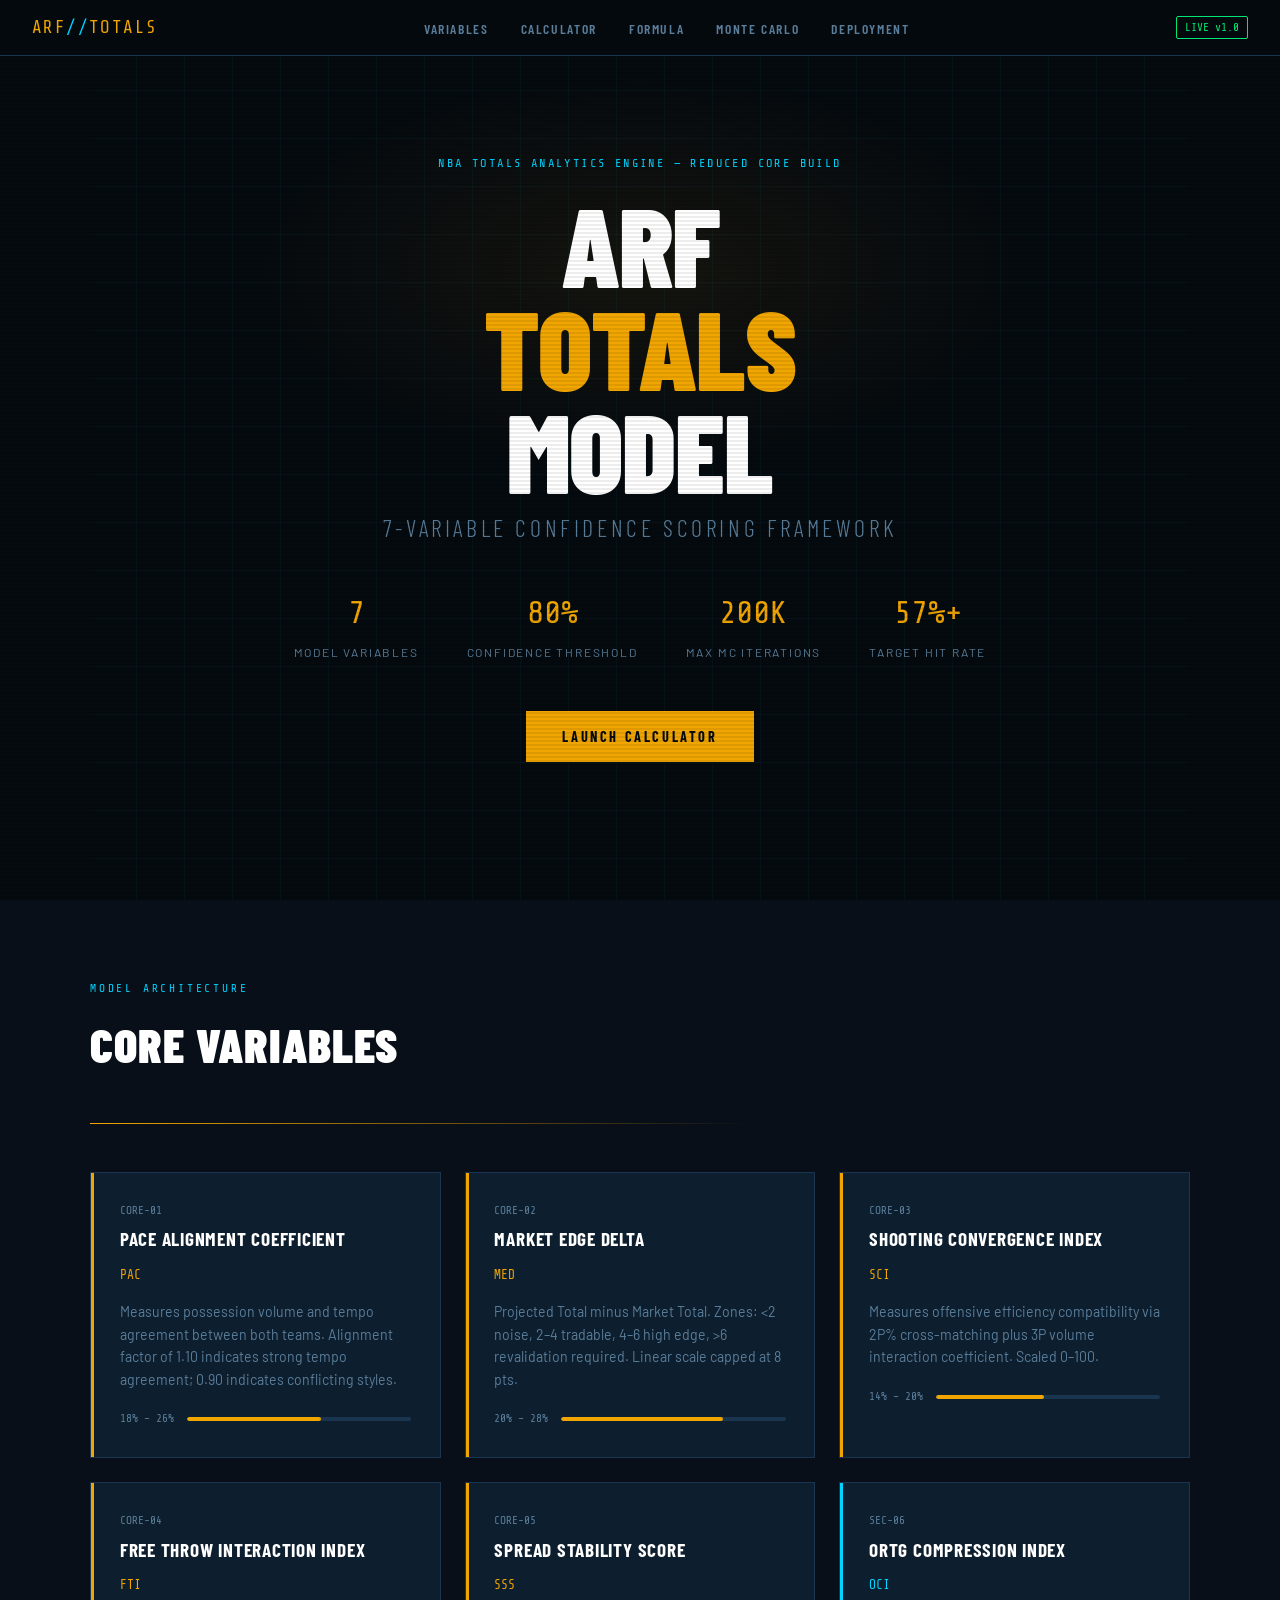
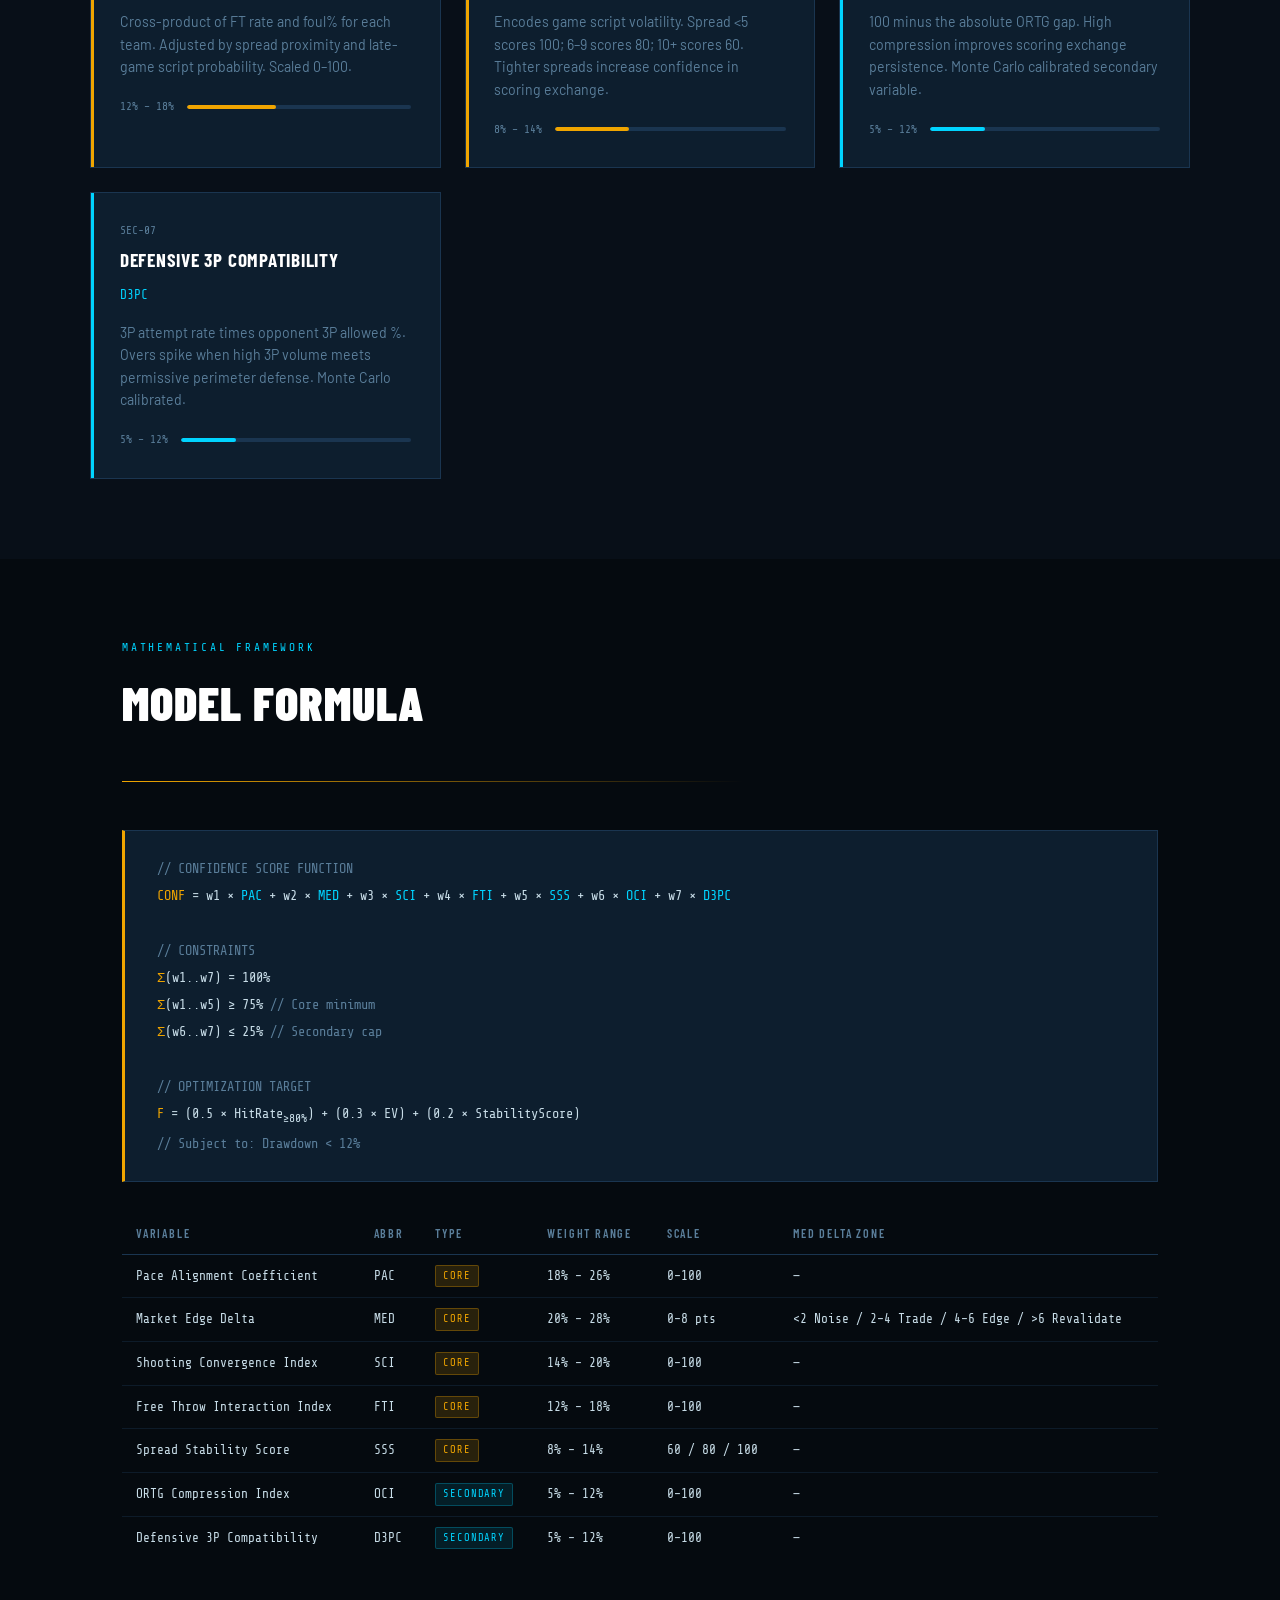
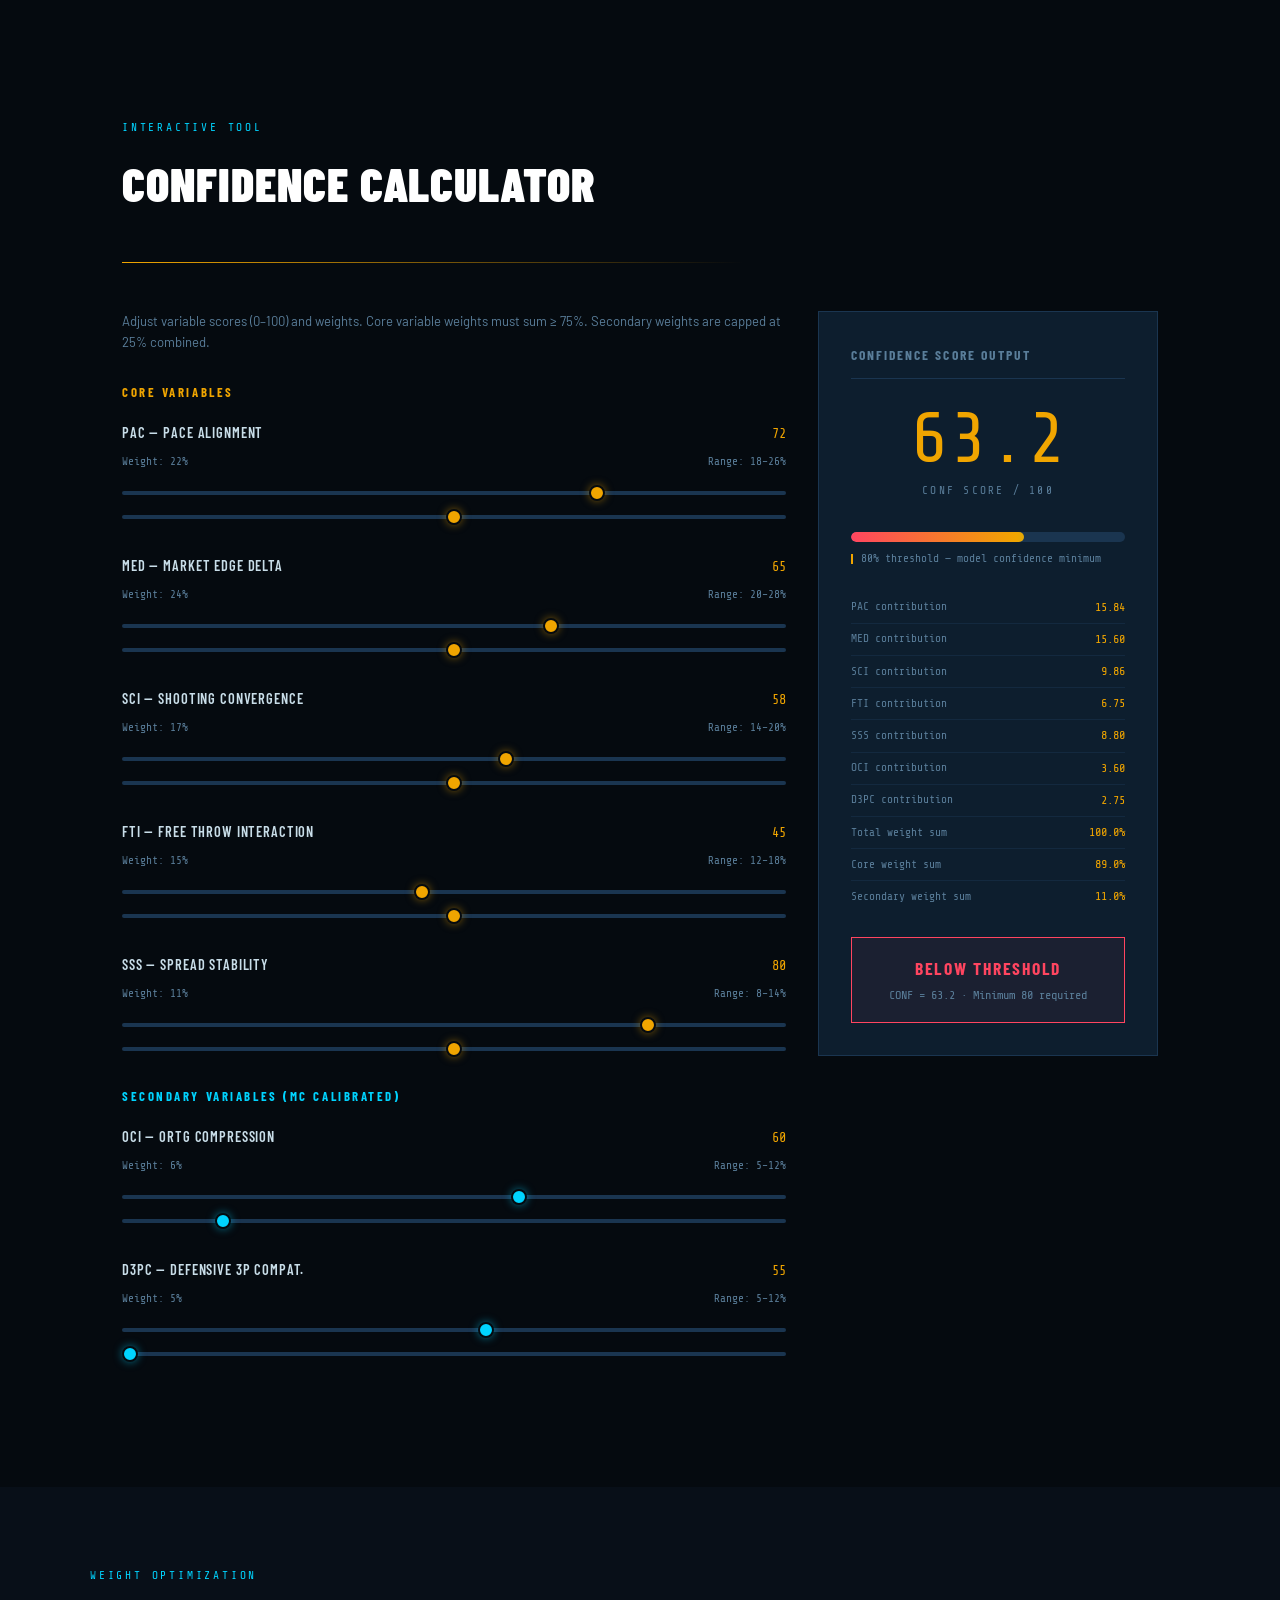
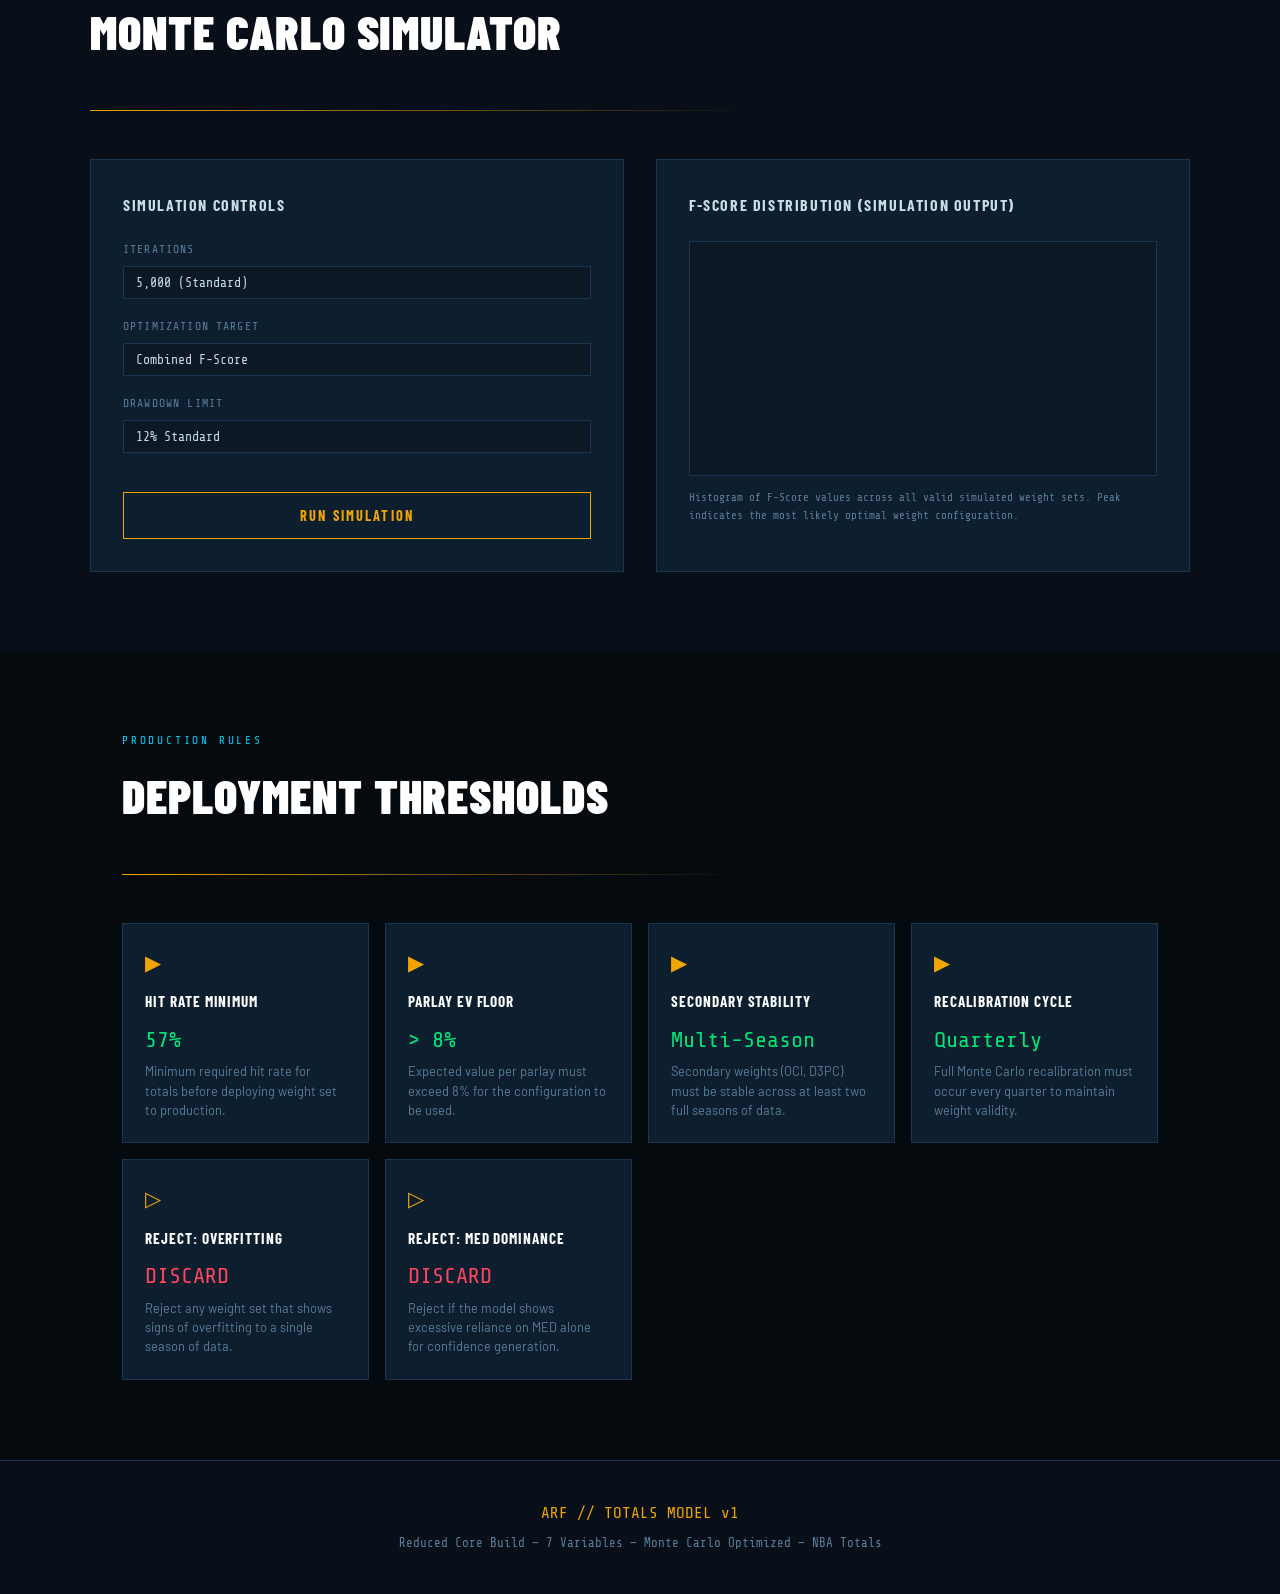
==== commit cd30b933: "Adjust z-index and update canvas styling" ====
--- a/arf-totals-model.html
+++ b/arf-totals-model.html
@@ -55,7 +55,7 @@
         rgba(0,0,0,0.07) 4px
       );
       pointer-events: none;
-      z-index: 9999;
+      z-index: 998;
     }
 
     /* ============================
@@ -1300,7 +1300,7 @@
 
       <div class="mc-panel">
         <div class="mc-title">F-Score Distribution (Simulation Output)</div>
-        <canvas id="mcCanvas" height="260"></canvas>
+        <canvas id="mcCanvas" style="width: 100%; height: auto; display: block;"></canvas>
         <p style="font-family:var(--mono);font-size:0.68rem;color:var(--text-dim);margin-top:0.8rem;">
           Histogram of F-Score values across all valid simulated weight sets. Peak indicates the most likely optimal weight configuration.
         </p>
@@ -1565,12 +1565,12 @@
   }
 
   function drawHistogram() {
-    var canvas = document.getElementById('mcCanvas');
-    var ctx = canvas.getContext('2d');
-    var W = canvas.offsetWidth;
-    var H = 260;
-    canvas.width = W;
-    canvas.height = H;
+  var canvas = document.getElementById('mcCanvas');
+  var ctx = canvas.getContext('2d');
+  var W = canvas.parentElement.offsetWidth || window.innerWidth - 40;
+  var H = 260;
+  canvas.width = W;
+  canvas.height = H;
 
     if (mcHistData.length === 0) { return; }
 
